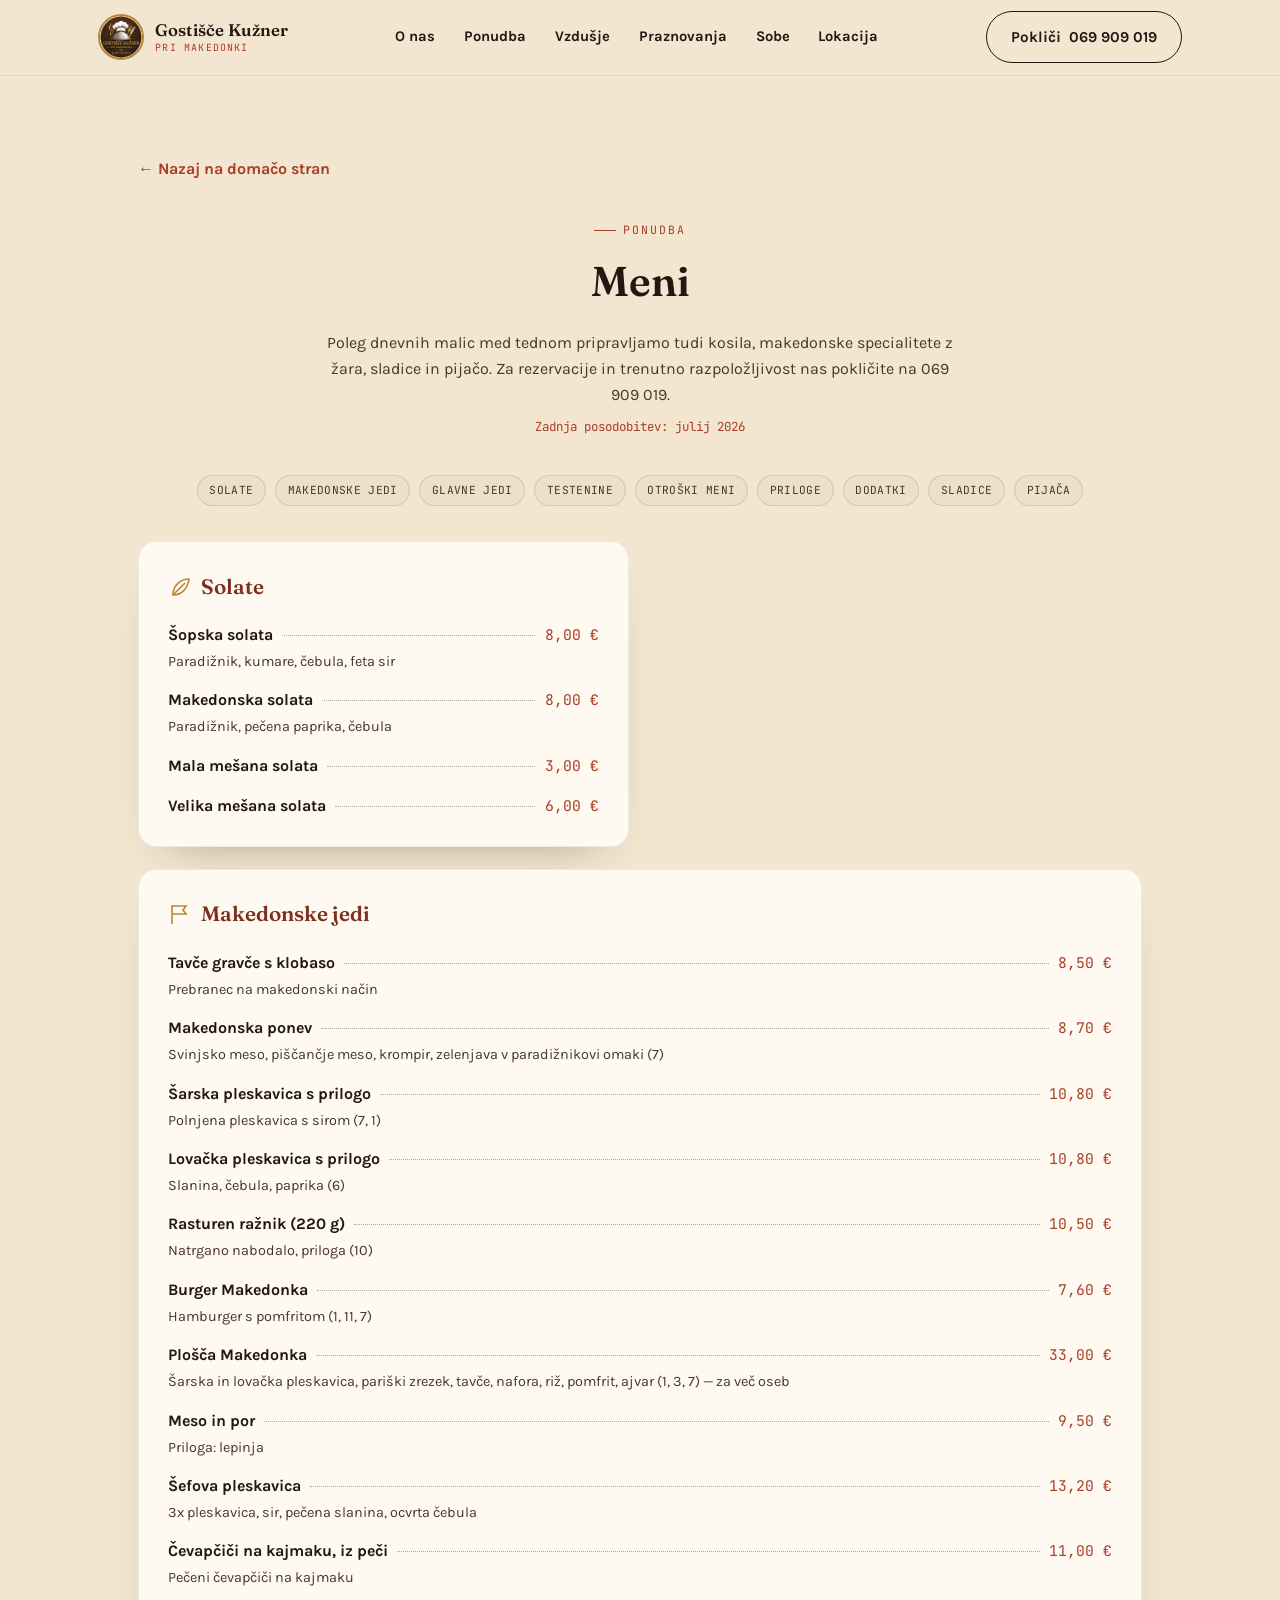
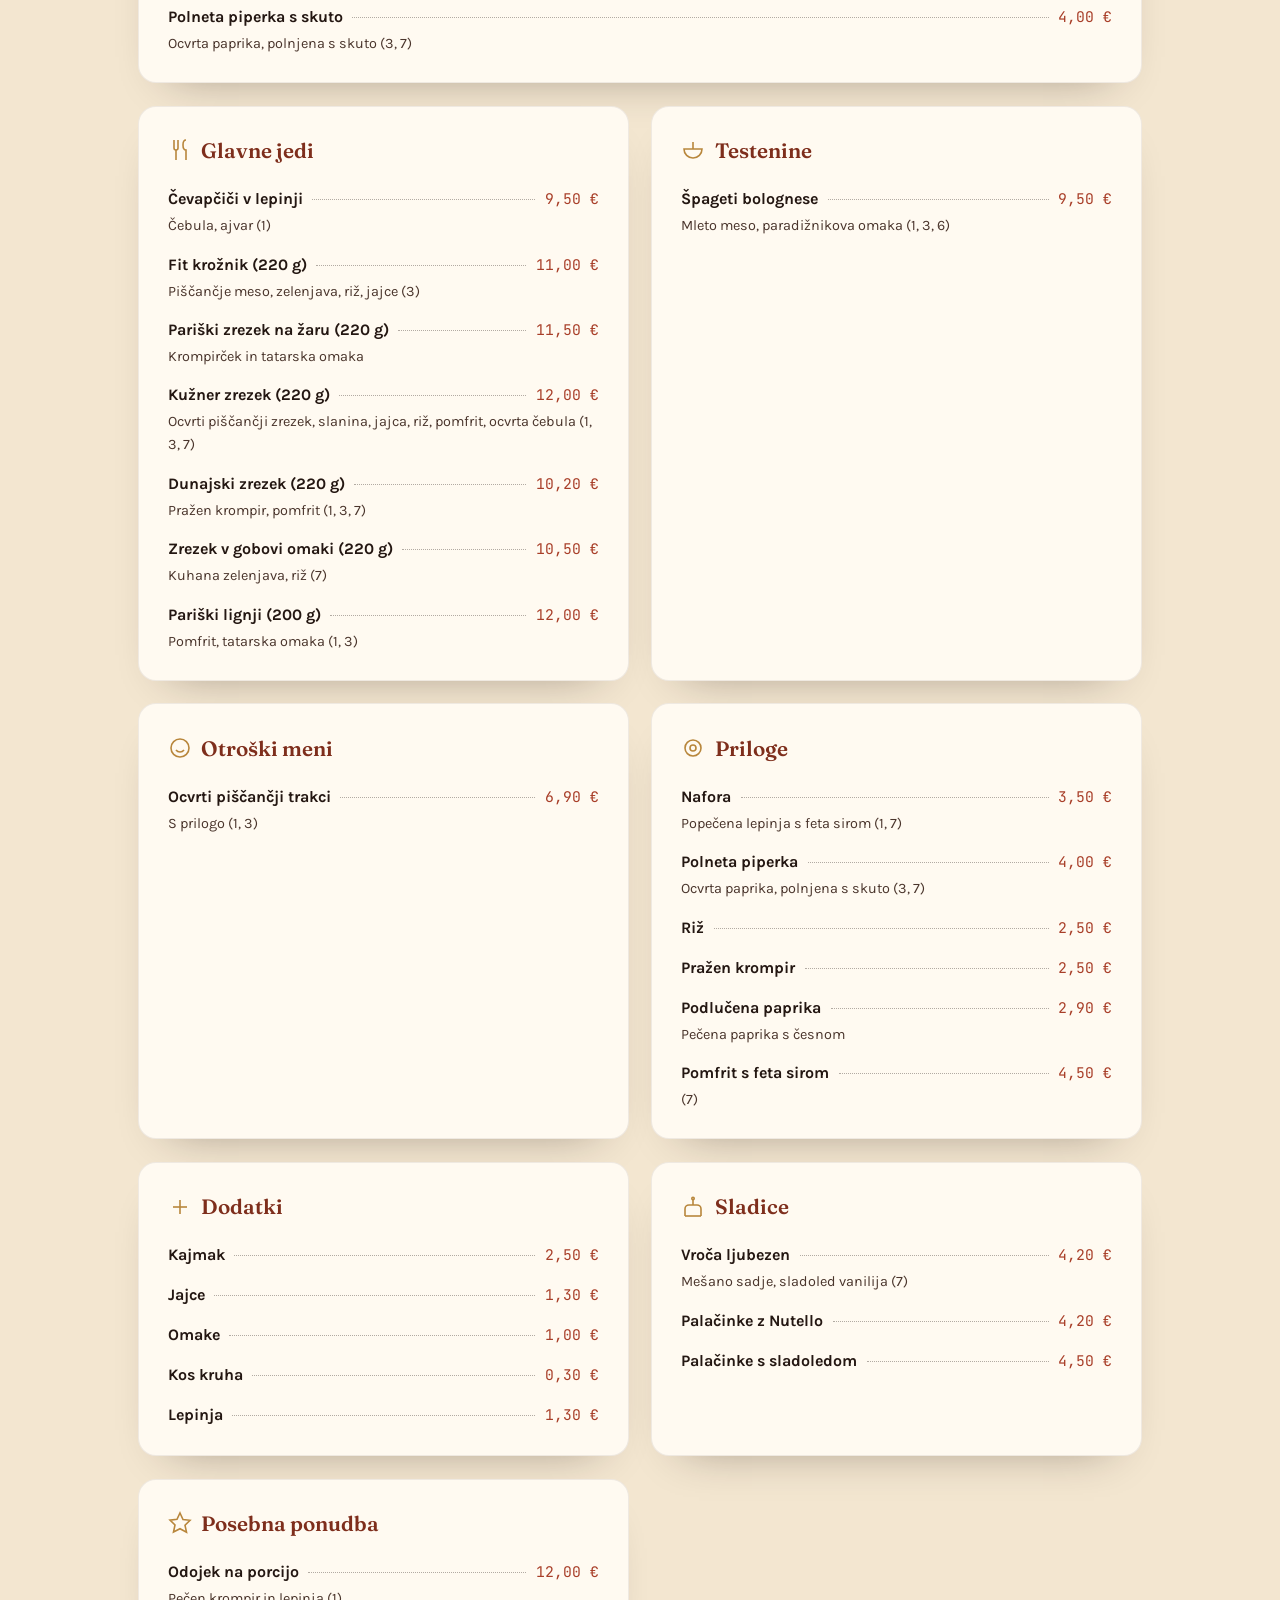
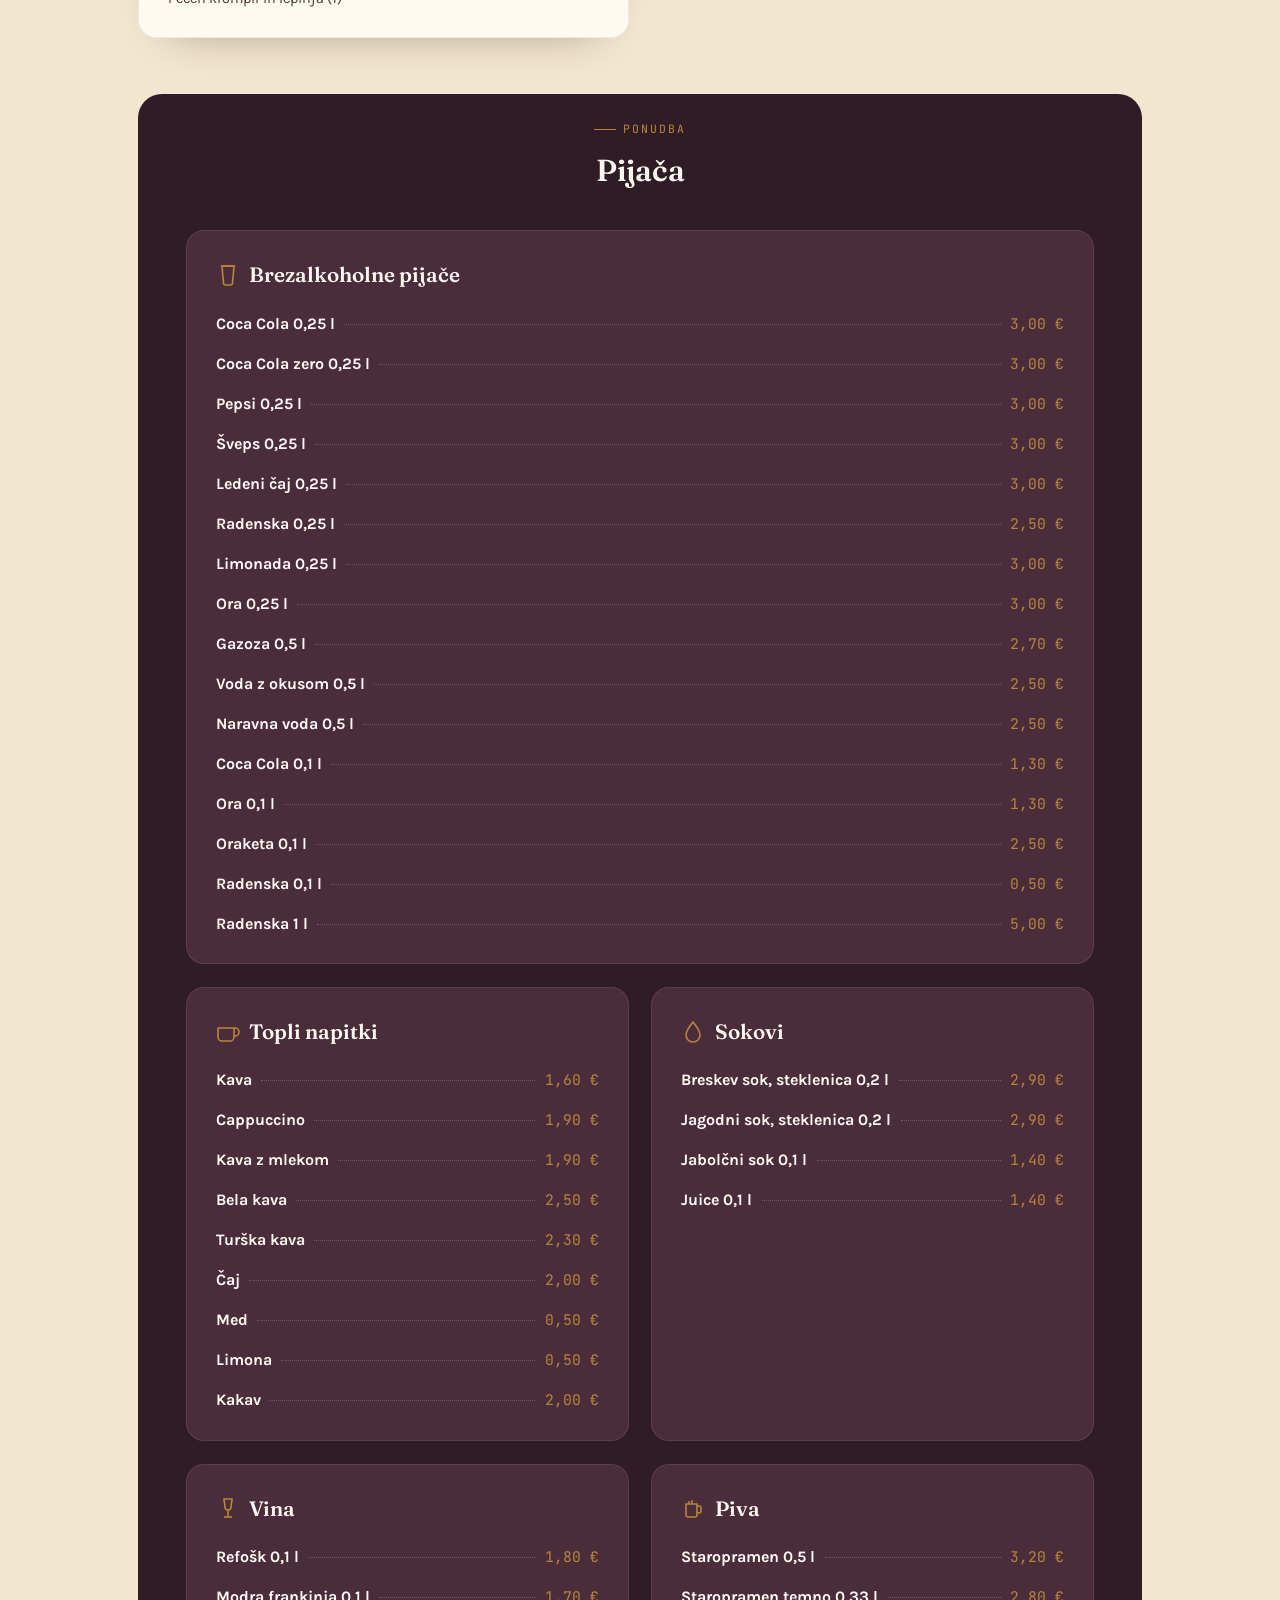
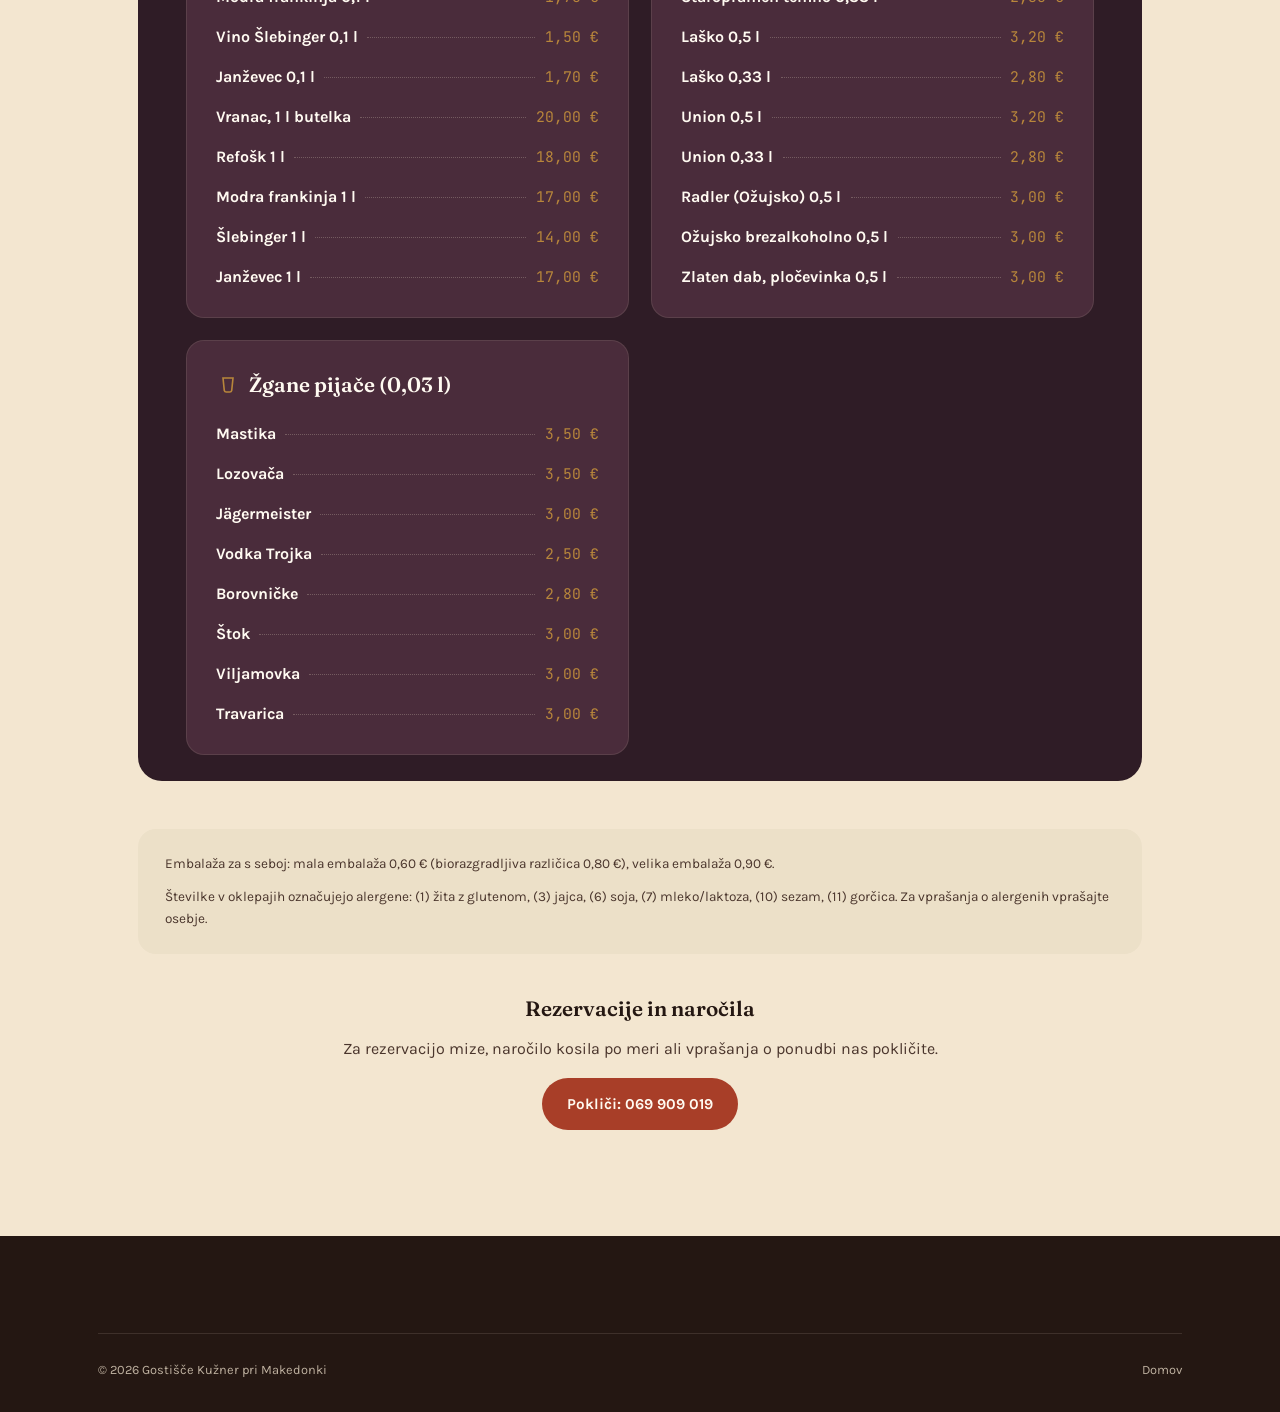
==== meni.html @ cfeb4008 "Add files via upload" ====
<!DOCTYPE html>
<html lang="sl">
<head>
<meta charset="UTF-8" />
<meta name="viewport" content="width=device-width, initial-scale=1.0" />
<title>Meni — Gostišče Kužner pri Makedonki</title>
<meta name="description" content="Celoten jedilnik Gostišča Kužner pri Makedonki v Mariboru — kosila, specialitete z žara, sladice in pijača." />
<link rel="icon" href="img/logo_restavracija.jpg" />
<link rel="preconnect" href="https://fonts.googleapis.com">
<link rel="preconnect" href="https://fonts.gstatic.com" crossorigin>
<link href="https://fonts.googleapis.com/css2?family=Fraunces:ital,opsz,wght@0,9..144,400;0,9..144,600;0,9..144,700;1,9..144,500&family=Karla:wght@400;500;700;800&family=JetBrains+Mono:wght@400;500&display=swap" rel="stylesheet">
<link rel="stylesheet" href="css/style.css" />
</head>
<body>

<header class="site-header">
  <div class="wrap">
    <a href="index.html" class="brand">
      <img src="img/logo_restavracija.jpg" alt="Logotip Gostišče Kužner pri Makedonki" />
      <span class="brand-name">Gostišče Kužner<small>Pri Makedonki</small></span>
    </a>
    <nav class="nav-links" id="navLinks">
      <a href="index.html#onas">O nas</a>
      <a href="index.html#ponudba">Ponudba</a>
      <a href="index.html#vzdusje">Vzdušje</a>
      <a href="index.html#proslave">Praznovanja</a>
      <a href="sobe.html">Sobe</a>
      <a href="index.html#lokacija">Lokacija</a>
    </nav>
    <div class="nav-cta">
      <a href="tel:+38669909019" class="btn btn-outline"><span class="long">Pokliči </span>069 909 019</a>
      <button class="nav-toggle" id="navToggle" aria-label="Odpri meni" aria-expanded="false">
        <svg viewBox="0 0 24 24" fill="none" stroke="currentColor" stroke-width="2"><line x1="3" y1="6" x2="21" y2="6"/><line x1="3" y1="12" x2="21" y2="12"/><line x1="3" y1="18" x2="21" y2="18"/></svg>
      </button>
    </div>
  </div>
</header>

<main class="legal-page menu-main">
  <a href="index.html" class="back-link">&larr; Nazaj na domačo stran</a>

  <div class="menu-hero">
    <span class="eyebrow">Ponudba</span>
    <h1>Meni</h1>
    <p style="color: var(--ink-soft);">
      Poleg dnevnih malic med tednom pripravljamo tudi kosila, makedonske specialitete
      z žara, sladice in pijačo. Za rezervacije in trenutno razpoložljivost nas
      pokličite na 069 909 019.
    </p>
    <span class="updated">Zadnja posodobitev: julij 2026</span>
  </div>

  <nav class="menu-jumpnav" aria-label="Hitri dostop do kategorij">
    <a href="#solate">Solate</a>
    <a href="#makedonske-jedi">Makedonske jedi</a>
    <a href="#glavne-jedi">Glavne jedi</a>
    <a href="#testenine">Testenine</a>
    <a href="#otroski-meni">Otroški meni</a>
    <a href="#priloge">Priloge</a>
    <a href="#dodatki">Dodatki</a>
    <a href="#sladice">Sladice</a>
    <a href="#pijaca">Pijača</a>
  </nav>

  <div class="menu-grid">

    <div class="menu-card" id="solate">
      <h2><span class="menu-icon"><svg viewBox="0 0 24 24" fill="none" stroke="currentColor" stroke-width="1.6"><path d="M5 21c0-9 7-16 16-16-1 9-7 16-16 16z"/><path d="M5 21c4-4 8-8 12-12"/></svg></span>Solate</h2>
      <div class="menu-page-list">
        <div class="menu-page-item">
          <div class="menu-page-item-stack">
            <div class="top"><span class="name">Šopska solata</span><span class="leader"></span><span class="price">8,00 €</span></div>
            <span class="desc">Paradižnik, kumare, čebula, feta sir</span>
          </div>
        </div>
        <div class="menu-page-item">
          <div class="menu-page-item-stack">
            <div class="top"><span class="name">Makedonska solata</span><span class="leader"></span><span class="price">8,00 €</span></div>
            <span class="desc">Paradižnik, pečena paprika, čebula</span>
          </div>
        </div>
        <div class="menu-page-item"><span class="name">Mala mešana solata</span><span class="leader"></span><span class="price">3,00 €</span></div>
        <div class="menu-page-item"><span class="name">Velika mešana solata</span><span class="leader"></span><span class="price">6,00 €</span></div>
      </div>
    </div>

    <div class="menu-card wide" id="makedonske-jedi">
      <h2><span class="menu-icon"><svg viewBox="0 0 24 24" fill="none" stroke="currentColor" stroke-width="1.6"><path d="M4 22V3"/><path d="M4 4h14l-3 4 3 4H4"/></svg></span>Makedonske jedi</h2>
      <div class="menu-page-list">
        <div class="menu-page-item">
          <div class="menu-page-item-stack">
            <div class="top"><span class="name">Tavče gravče s klobaso</span><span class="leader"></span><span class="price">8,50 €</span></div>
            <span class="desc">Prebranec na makedonski način</span>
          </div>
        </div>
        <div class="menu-page-item">
          <div class="menu-page-item-stack">
            <div class="top"><span class="name">Makedonska ponev</span><span class="leader"></span><span class="price">8,70 €</span></div>
            <span class="desc">Svinjsko meso, piščančje meso, krompir, zelenjava v paradižnikovi omaki (7)</span>
          </div>
        </div>
        <div class="menu-page-item">
          <div class="menu-page-item-stack">
            <div class="top"><span class="name">Šarska pleskavica s prilogo</span><span class="leader"></span><span class="price">10,80 €</span></div>
            <span class="desc">Polnjena pleskavica s sirom (7, 1)</span>
          </div>
        </div>
        <div class="menu-page-item">
          <div class="menu-page-item-stack">
            <div class="top"><span class="name">Lovačka pleskavica s prilogo</span><span class="leader"></span><span class="price">10,80 €</span></div>
            <span class="desc">Slanina, čebula, paprika (6)</span>
          </div>
        </div>
        <div class="menu-page-item">
          <div class="menu-page-item-stack">
            <div class="top"><span class="name">Rasturen ražnik (220 g)</span><span class="leader"></span><span class="price">10,50 €</span></div>
            <span class="desc">Natrgano nabodalo, priloga (10)</span>
          </div>
        </div>
        <div class="menu-page-item">
          <div class="menu-page-item-stack">
            <div class="top"><span class="name">Burger Makedonka</span><span class="leader"></span><span class="price">7,60 €</span></div>
            <span class="desc">Hamburger s pomfritom (1, 11, 7)</span>
          </div>
        </div>
        <div class="menu-page-item">
          <div class="menu-page-item-stack">
            <div class="top"><span class="name">Plošča Makedonka</span><span class="leader"></span><span class="price">33,00 €</span></div>
            <span class="desc">Šarska in lovačka pleskavica, pariški zrezek, tavče, nafora, riž, pomfrit, ajvar (1, 3, 7) — za več oseb</span>
          </div>
        </div>
        <div class="menu-page-item">
          <div class="menu-page-item-stack">
            <div class="top"><span class="name">Meso in por</span><span class="leader"></span><span class="price">9,50 €</span></div>
            <span class="desc">Priloga: lepinja</span>
          </div>
        </div>
        <div class="menu-page-item">
          <div class="menu-page-item-stack">
            <div class="top"><span class="name">Šefova pleskavica</span><span class="leader"></span><span class="price">13,20 €</span></div>
            <span class="desc">3x pleskavica, sir, pečena slanina, ocvrta čebula</span>
          </div>
        </div>
        <div class="menu-page-item">
          <div class="menu-page-item-stack">
            <div class="top"><span class="name">Čevapčiči na kajmaku, iz peči</span><span class="leader"></span><span class="price">11,00 €</span></div>
            <span class="desc">Pečeni čevapčiči na kajmaku</span>
          </div>
        </div>
        <div class="menu-page-item">
          <div class="menu-page-item-stack">
            <div class="top"><span class="name">Polneta piperka s skuto</span><span class="leader"></span><span class="price">4,00 €</span></div>
            <span class="desc">Ocvrta paprika, polnjena s skuto (3, 7)</span>
          </div>
        </div>
      </div>
    </div>

    <div class="menu-card" id="glavne-jedi">
      <h2><span class="menu-icon"><svg viewBox="0 0 24 24" fill="none" stroke="currentColor" stroke-width="1.6"><path d="M6 2v8a2 2 0 0 0 4 0V2"/><path d="M8 12v10"/><path d="M18 2c-2 0-3 2-3 5s1 5 3 5v10"/></svg></span>Glavne jedi</h2>
      <div class="menu-page-list">
        <div class="menu-page-item">
          <div class="menu-page-item-stack">
            <div class="top"><span class="name">Čevapčiči v lepinji</span><span class="leader"></span><span class="price">9,50 €</span></div>
            <span class="desc">Čebula, ajvar (1)</span>
          </div>
        </div>
        <div class="menu-page-item">
          <div class="menu-page-item-stack">
            <div class="top"><span class="name">Fit krožnik (220 g)</span><span class="leader"></span><span class="price">11,00 €</span></div>
            <span class="desc">Piščančje meso, zelenjava, riž, jajce (3)</span>
          </div>
        </div>
        <div class="menu-page-item">
          <div class="menu-page-item-stack">
            <div class="top"><span class="name">Pariški zrezek na žaru (220 g)</span><span class="leader"></span><span class="price">11,50 €</span></div>
            <span class="desc">Krompirček in tatarska omaka</span>
          </div>
        </div>
        <div class="menu-page-item">
          <div class="menu-page-item-stack">
            <div class="top"><span class="name">Kužner zrezek (220 g)</span><span class="leader"></span><span class="price">12,00 €</span></div>
            <span class="desc">Ocvrti piščančji zrezek, slanina, jajca, riž, pomfrit, ocvrta čebula (1, 3, 7)</span>
          </div>
        </div>
        <div class="menu-page-item">
          <div class="menu-page-item-stack">
            <div class="top"><span class="name">Dunajski zrezek (220 g)</span><span class="leader"></span><span class="price">10,20 €</span></div>
            <span class="desc">Pražen krompir, pomfrit (1, 3, 7)</span>
          </div>
        </div>
        <div class="menu-page-item">
          <div class="menu-page-item-stack">
            <div class="top"><span class="name">Zrezek v gobovi omaki (220 g)</span><span class="leader"></span><span class="price">10,50 €</span></div>
            <span class="desc">Kuhana zelenjava, riž (7)</span>
          </div>
        </div>
        <div class="menu-page-item">
          <div class="menu-page-item-stack">
            <div class="top"><span class="name">Pariški lignji (200 g)</span><span class="leader"></span><span class="price">12,00 €</span></div>
            <span class="desc">Pomfrit, tatarska omaka (1, 3)</span>
          </div>
        </div>
      </div>
    </div>

    <div class="menu-card" id="testenine">
      <h2><span class="menu-icon"><svg viewBox="0 0 24 24" fill="none" stroke="currentColor" stroke-width="1.6"><path d="M3 11h18a9 9 0 0 1-18 0z"/><path d="M12 11V4"/></svg></span>Testenine</h2>
      <div class="menu-page-list">
        <div class="menu-page-item">
          <div class="menu-page-item-stack">
            <div class="top"><span class="name">Špageti bolognese</span><span class="leader"></span><span class="price">9,50 €</span></div>
            <span class="desc">Mleto meso, paradižnikova omaka (1, 3, 6)</span>
          </div>
        </div>
      </div>
    </div>

    <div class="menu-card" id="otroski-meni">
      <h2><span class="menu-icon"><svg viewBox="0 0 24 24" fill="none" stroke="currentColor" stroke-width="1.6"><circle cx="12" cy="12" r="9"/><path d="M8 14s1.5 2 4 2 4-2 4-2"/><line x1="9" y1="9" x2="9.01" y2="9"/><line x1="15" y1="9" x2="15.01" y2="9"/></svg></span>Otroški meni</h2>
      <div class="menu-page-list">
        <div class="menu-page-item">
          <div class="menu-page-item-stack">
            <div class="top"><span class="name">Ocvrti piščančji trakci</span><span class="leader"></span><span class="price">6,90 €</span></div>
            <span class="desc">S prilogo (1, 3)</span>
          </div>
        </div>
      </div>
    </div>

    <div class="menu-card" id="priloge">
      <h2><span class="menu-icon"><svg viewBox="0 0 24 24" fill="none" stroke="currentColor" stroke-width="1.6"><circle cx="12" cy="12" r="8"/><circle cx="12" cy="12" r="3"/></svg></span>Priloge</h2>
      <div class="menu-page-list">
        <div class="menu-page-item">
          <div class="menu-page-item-stack">
            <div class="top"><span class="name">Nafora</span><span class="leader"></span><span class="price">3,50 €</span></div>
            <span class="desc">Popečena lepinja s feta sirom (1, 7)</span>
          </div>
        </div>
        <div class="menu-page-item">
          <div class="menu-page-item-stack">
            <div class="top"><span class="name">Polneta piperka</span><span class="leader"></span><span class="price">4,00 €</span></div>
            <span class="desc">Ocvrta paprika, polnjena s skuto (3, 7)</span>
          </div>
        </div>
        <div class="menu-page-item"><span class="name">Riž</span><span class="leader"></span><span class="price">2,50 €</span></div>
        <div class="menu-page-item"><span class="name">Pražen krompir</span><span class="leader"></span><span class="price">2,50 €</span></div>
        <div class="menu-page-item">
          <div class="menu-page-item-stack">
            <div class="top"><span class="name">Podlučena paprika</span><span class="leader"></span><span class="price">2,90 €</span></div>
            <span class="desc">Pečena paprika s česnom</span>
          </div>
        </div>
        <div class="menu-page-item">
          <div class="menu-page-item-stack">
            <div class="top"><span class="name">Pomfrit s feta sirom</span><span class="leader"></span><span class="price">4,50 €</span></div>
            <span class="desc">(7)</span>
          </div>
        </div>
      </div>
    </div>

    <div class="menu-card" id="dodatki">
      <h2><span class="menu-icon"><svg viewBox="0 0 24 24" fill="none" stroke="currentColor" stroke-width="1.6"><line x1="12" y1="5" x2="12" y2="19"/><line x1="5" y1="12" x2="19" y2="12"/></svg></span>Dodatki</h2>
      <div class="menu-page-list">
        <div class="menu-page-item"><span class="name">Kajmak</span><span class="leader"></span><span class="price">2,50 €</span></div>
        <div class="menu-page-item"><span class="name">Jajce</span><span class="leader"></span><span class="price">1,30 €</span></div>
        <div class="menu-page-item"><span class="name">Omake</span><span class="leader"></span><span class="price">1,00 €</span></div>
        <div class="menu-page-item"><span class="name">Kos kruha</span><span class="leader"></span><span class="price">0,30 €</span></div>
        <div class="menu-page-item"><span class="name">Lepinja</span><span class="leader"></span><span class="price">1,30 €</span></div>
      </div>
    </div>

    <div class="menu-card" id="sladice">
      <h2><span class="menu-icon"><svg viewBox="0 0 24 24" fill="none" stroke="currentColor" stroke-width="1.6"><path d="M4 21v-7a4 4 0 0 1 4-4h8a4 4 0 0 1 4 4v7"/><path d="M4 21h16"/><path d="M12 10V5"/><circle cx="12" cy="3.5" r="1.2"/></svg></span>Sladice</h2>
      <div class="menu-page-list">
        <div class="menu-page-item">
          <div class="menu-page-item-stack">
            <div class="top"><span class="name">Vroča ljubezen</span><span class="leader"></span><span class="price">4,20 €</span></div>
            <span class="desc">Mešano sadje, sladoled vanilija (7)</span>
          </div>
        </div>
        <div class="menu-page-item"><span class="name">Palačinke z Nutello</span><span class="leader"></span><span class="price">4,20 €</span></div>
        <div class="menu-page-item"><span class="name">Palačinke s sladoledom</span><span class="leader"></span><span class="price">4,50 €</span></div>
      </div>
    </div>

    <div class="menu-card" id="posebna-ponudba">
      <h2><span class="menu-icon"><svg viewBox="0 0 24 24" fill="none" stroke="currentColor" stroke-width="1.6"><path d="M12 2l3 6.5 7 .8-5 4.9 1.5 7-6.5-3.5L5.5 21l1.5-7-5-4.9 7-.8z"/></svg></span>Posebna ponudba</h2>
      <div class="menu-page-list">
        <div class="menu-page-item">
          <div class="menu-page-item-stack">
            <div class="top"><span class="name">Odojek na porcijo</span><span class="leader"></span><span class="price">12,00 €</span></div>
            <span class="desc">Pečen krompir in lepinja (1)</span>
          </div>
        </div>
      </div>
    </div>

  </div>

  <section class="menu-drinks-panel" id="pijaca">
    <span class="eyebrow">Ponudba</span>
    <h2 class="drinks-title">Pijača</h2>

    <div class="menu-grid">

      <div class="menu-card drinks wide">
        <h2><span class="menu-icon"><svg viewBox="0 0 24 24" fill="none" stroke="currentColor" stroke-width="1.6"><path d="M6 3h12l-1.5 17a2 2 0 0 1-2 2h-5a2 2 0 0 1-2-2L6 3z"/><line x1="5" y1="3" x2="19" y2="3"/></svg></span>Brezalkoholne pijače</h2>
        <div class="menu-page-list">
          <div class="menu-page-item"><span class="name">Coca Cola 0,25 l</span><span class="leader"></span><span class="price">3,00 €</span></div>
          <div class="menu-page-item"><span class="name">Coca Cola zero 0,25 l</span><span class="leader"></span><span class="price">3,00 €</span></div>
          <div class="menu-page-item"><span class="name">Pepsi 0,25 l</span><span class="leader"></span><span class="price">3,00 €</span></div>
          <div class="menu-page-item"><span class="name">Šveps 0,25 l</span><span class="leader"></span><span class="price">3,00 €</span></div>
          <div class="menu-page-item"><span class="name">Ledeni čaj 0,25 l</span><span class="leader"></span><span class="price">3,00 €</span></div>
          <div class="menu-page-item"><span class="name">Radenska 0,25 l</span><span class="leader"></span><span class="price">2,50 €</span></div>
          <div class="menu-page-item"><span class="name">Limonada 0,25 l</span><span class="leader"></span><span class="price">3,00 €</span></div>
          <div class="menu-page-item"><span class="name">Ora 0,25 l</span><span class="leader"></span><span class="price">3,00 €</span></div>
          <div class="menu-page-item"><span class="name">Gazoza 0,5 l</span><span class="leader"></span><span class="price">2,70 €</span></div>
          <div class="menu-page-item"><span class="name">Voda z okusom 0,5 l</span><span class="leader"></span><span class="price">2,50 €</span></div>
          <div class="menu-page-item"><span class="name">Naravna voda 0,5 l</span><span class="leader"></span><span class="price">2,50 €</span></div>
          <div class="menu-page-item"><span class="name">Coca Cola 0,1 l</span><span class="leader"></span><span class="price">1,30 €</span></div>
          <div class="menu-page-item"><span class="name">Ora 0,1 l</span><span class="leader"></span><span class="price">1,30 €</span></div>
          <div class="menu-page-item"><span class="name">Oraketa 0,1 l</span><span class="leader"></span><span class="price">2,50 €</span></div>
          <div class="menu-page-item"><span class="name">Radenska 0,1 l</span><span class="leader"></span><span class="price">0,50 €</span></div>
          <div class="menu-page-item"><span class="name">Radenska 1 l</span><span class="leader"></span><span class="price">5,00 €</span></div>
        </div>
      </div>

      <div class="menu-card drinks">
        <h2><span class="menu-icon"><svg viewBox="0 0 24 24" fill="none" stroke="currentColor" stroke-width="1.6"><path d="M18 8h1a4 4 0 0 1 0 8h-1"/><path d="M2 8h16v9a4 4 0 0 1-4 4H6a4 4 0 0 1-4-4V8z"/></svg></span>Topli napitki</h2>
        <div class="menu-page-list">
          <div class="menu-page-item"><span class="name">Kava</span><span class="leader"></span><span class="price">1,60 €</span></div>
          <div class="menu-page-item"><span class="name">Cappuccino</span><span class="leader"></span><span class="price">1,90 €</span></div>
          <div class="menu-page-item"><span class="name">Kava z mlekom</span><span class="leader"></span><span class="price">1,90 €</span></div>
          <div class="menu-page-item"><span class="name">Bela kava</span><span class="leader"></span><span class="price">2,50 €</span></div>
          <div class="menu-page-item"><span class="name">Turška kava</span><span class="leader"></span><span class="price">2,30 €</span></div>
          <div class="menu-page-item"><span class="name">Čaj</span><span class="leader"></span><span class="price">2,00 €</span></div>
          <div class="menu-page-item"><span class="name">Med</span><span class="leader"></span><span class="price">0,50 €</span></div>
          <div class="menu-page-item"><span class="name">Limona</span><span class="leader"></span><span class="price">0,50 €</span></div>
          <div class="menu-page-item"><span class="name">Kakav</span><span class="leader"></span><span class="price">2,00 €</span></div>
        </div>
      </div>

      <div class="menu-card drinks">
        <h2><span class="menu-icon"><svg viewBox="0 0 24 24" fill="none" stroke="currentColor" stroke-width="1.6"><path d="M12 2s7 8.5 7 13a7 7 0 0 1-14 0c0-4.5 7-13 7-13z"/></svg></span>Sokovi</h2>
        <div class="menu-page-list">
          <div class="menu-page-item"><span class="name">Breskev sok, steklenica 0,2 l</span><span class="leader"></span><span class="price">2,90 €</span></div>
          <div class="menu-page-item"><span class="name">Jagodni sok, steklenica 0,2 l</span><span class="leader"></span><span class="price">2,90 €</span></div>
          <div class="menu-page-item"><span class="name">Jabolčni sok 0,1 l</span><span class="leader"></span><span class="price">1,40 €</span></div>
          <div class="menu-page-item"><span class="name">Juice 0,1 l</span><span class="leader"></span><span class="price">1,40 €</span></div>
        </div>
      </div>

      <div class="menu-card drinks">
        <h2><span class="menu-icon"><svg viewBox="0 0 24 24" fill="none" stroke="currentColor" stroke-width="1.6"><path d="M8 3h8l-1 8a3 3 0 0 1-6 0z"/><line x1="12" y1="14" x2="12" y2="21"/><line x1="8" y1="21" x2="16" y2="21"/></svg></span>Vina</h2>
        <div class="menu-page-list">
          <div class="menu-page-item"><span class="name">Refošk 0,1 l</span><span class="leader"></span><span class="price">1,80 €</span></div>
          <div class="menu-page-item"><span class="name">Modra frankinja 0,1 l</span><span class="leader"></span><span class="price">1,70 €</span></div>
          <div class="menu-page-item"><span class="name">Vino Šlebinger 0,1 l</span><span class="leader"></span><span class="price">1,50 €</span></div>
          <div class="menu-page-item"><span class="name">Janževec 0,1 l</span><span class="leader"></span><span class="price">1,70 €</span></div>
          <div class="menu-page-item"><span class="name">Vranac, 1 l butelka</span><span class="leader"></span><span class="price">20,00 €</span></div>
          <div class="menu-page-item"><span class="name">Refošk 1 l</span><span class="leader"></span><span class="price">18,00 €</span></div>
          <div class="menu-page-item"><span class="name">Modra frankinja 1 l</span><span class="leader"></span><span class="price">17,00 €</span></div>
          <div class="menu-page-item"><span class="name">Šlebinger 1 l</span><span class="leader"></span><span class="price">14,00 €</span></div>
          <div class="menu-page-item"><span class="name">Janževec 1 l</span><span class="leader"></span><span class="price">17,00 €</span></div>
        </div>
      </div>

      <div class="menu-card drinks">
        <h2><span class="menu-icon"><svg viewBox="0 0 24 24" fill="none" stroke="currentColor" stroke-width="1.6"><path d="M5 8h11v11a2 2 0 0 1-2 2H7a2 2 0 0 1-2-2z"/><path d="M16 10h2a2 2 0 0 1 2 2v3a2 2 0 0 1-2 2h-2"/><line x1="8" y1="5" x2="8" y2="8"/><line x1="11" y1="4" x2="11" y2="8"/></svg></span>Piva</h2>
        <div class="menu-page-list">
          <div class="menu-page-item"><span class="name">Staropramen 0,5 l</span><span class="leader"></span><span class="price">3,20 €</span></div>
          <div class="menu-page-item"><span class="name">Staropramen temno 0,33 l</span><span class="leader"></span><span class="price">2,80 €</span></div>
          <div class="menu-page-item"><span class="name">Laško 0,5 l</span><span class="leader"></span><span class="price">3,20 €</span></div>
          <div class="menu-page-item"><span class="name">Laško 0,33 l</span><span class="leader"></span><span class="price">2,80 €</span></div>
          <div class="menu-page-item"><span class="name">Union 0,5 l</span><span class="leader"></span><span class="price">3,20 €</span></div>
          <div class="menu-page-item"><span class="name">Union 0,33 l</span><span class="leader"></span><span class="price">2,80 €</span></div>
          <div class="menu-page-item"><span class="name">Radler (Ožujsko) 0,5 l</span><span class="leader"></span><span class="price">3,00 €</span></div>
          <div class="menu-page-item"><span class="name">Ožujsko brezalkoholno 0,5 l</span><span class="leader"></span><span class="price">3,00 €</span></div>
          <div class="menu-page-item"><span class="name">Zlaten dab, pločevinka 0,5 l</span><span class="leader"></span><span class="price">3,00 €</span></div>
        </div>
      </div>

      <div class="menu-card drinks">
        <h2><span class="menu-icon"><svg viewBox="0 0 24 24" fill="none" stroke="currentColor" stroke-width="1.6"><path d="M7 5h10l-1.3 12.5a2 2 0 0 1-2 1.5H10.3a2 2 0 0 1-2-1.5z"/></svg></span>Žgane pijače (0,03 l)</h2>
        <div class="menu-page-list">
          <div class="menu-page-item"><span class="name">Mastika</span><span class="leader"></span><span class="price">3,50 €</span></div>
          <div class="menu-page-item"><span class="name">Lozovača</span><span class="leader"></span><span class="price">3,50 €</span></div>
          <div class="menu-page-item"><span class="name">Jägermeister</span><span class="leader"></span><span class="price">3,00 €</span></div>
          <div class="menu-page-item"><span class="name">Vodka Trojka</span><span class="leader"></span><span class="price">2,50 €</span></div>
          <div class="menu-page-item"><span class="name">Borovničke</span><span class="leader"></span><span class="price">2,80 €</span></div>
          <div class="menu-page-item"><span class="name">Štok</span><span class="leader"></span><span class="price">3,00 €</span></div>
          <div class="menu-page-item"><span class="name">Viljamovka</span><span class="leader"></span><span class="price">3,00 €</span></div>
          <div class="menu-page-item"><span class="name">Travarica</span><span class="leader"></span><span class="price">3,00 €</span></div>
        </div>
      </div>

    </div>
  </section>

  <div class="menu-footnotes">
    <p>Embalaža za s seboj: mala embalaža 0,60 € (biorazgradljiva različica 0,80 €), velika embalaža 0,90 €.</p>
    <p>Številke v oklepajih označujejo alergene: (1) žita z glutenom, (3) jajca, (6) soja, (7) mleko/laktoza, (10) sezam, (11) gorčica. Za vprašanja o alergenih vprašajte osebje.</p>
  </div>

  <section style="border-bottom:none; padding-top: 2.4rem; text-align:center;">
    <h2>Rezervacije in naročila</h2>
    <p>Za rezervacijo mize, naročilo kosila po meri ali vprašanja o ponudbi nas pokličite.</p>
    <a href="tel:+38669909019" class="btn btn-primary" style="margin-top:1rem;">Pokliči: 069 909 019</a>
  </section>
</main>

<footer class="site-footer">
  <div class="wrap">
    <div class="footer-bottom">
      <span>© <span id="year"></span> Gostišče Kužner pri Makedonki</span>
      <a href="index.html">Domov</a>
    </div>
  </div>
</footer>

<script src="js/script.js"></script>
</body>
</html>
---- css/style.css ----
/* ==========================================================================
   Gostišče Kužner pri Makedonki — stylesheet
   Design tokens
   ========================================================================== */

:root {
  /* Color */
  --ink: #241712;
  --ink-soft: #4a352c;
  --paper: #f3e6d0;
  --paper-soft: #ece0c8;
  --rust: #a83e28;
  --rust-deep: #7e2e1c;
  --olive: #566b3a;
  --olive-deep: #3d4d29;
  --brass: #b8863b;
  --plum: #2f1c26;
  --plum-soft: #4a2c3b;
  --white: #fffaf1;

  /* Type */
  --f-display: "Fraunces", "Iowan Old Style", serif;
  --f-body: "Karla", "Segoe UI", sans-serif;
  --f-mono: "JetBrains Mono", "SFMono-Regular", monospace;

  /* Layout */
  --maxw: 1180px;
  --pad: clamp(1.25rem, 4vw, 3rem);
  --radius: 18px;
}

/* ---- Reset ---- */
* { box-sizing: border-box; }
html { scroll-behavior: smooth; }
body {
  margin: 0;
  background: var(--paper);
  color: var(--ink);
  font-family: var(--f-body);
  font-size: 16px;
  line-height: 1.6;
  -webkit-font-smoothing: antialiased;
}
img { max-width: 100%; display: block; }
a { color: inherit; text-decoration: none; }
h1, h2, h3, h4 { font-family: var(--f-display); margin: 0; font-weight: 600; }
p { margin: 0; }
ul { margin: 0; padding: 0; list-style: none; }
button { font-family: inherit; cursor: pointer; }

@media (prefers-reduced-motion: reduce) {
  html { scroll-behavior: auto; }
  * { animation-duration: 0.01ms !important; transition-duration: 0.01ms !important; }
}

:focus-visible {
  outline: 3px solid var(--brass);
  outline-offset: 3px;
}

.wrap {
  max-width: var(--maxw);
  margin-inline: auto;
  padding-inline: var(--pad);
}

.eyebrow {
  font-family: var(--f-mono);
  font-size: 0.72rem;
  letter-spacing: 0.18em;
  text-transform: uppercase;
  color: var(--rust);
  display: inline-flex;
  align-items: center;
  gap: 0.6em;
}
.eyebrow::before {
  content: "";
  width: 22px;
  height: 1px;
  background: var(--rust);
  display: inline-block;
}

.btn {
  display: inline-flex;
  align-items: center;
  gap: 0.5em;
  padding: 0.85em 1.6em;
  border-radius: 999px;
  font-family: var(--f-body);
  font-weight: 700;
  font-size: 0.95rem;
  border: 1.5px solid transparent;
  transition: transform 0.2s ease, background 0.2s ease, color 0.2s ease, border-color .2s ease;
}
.btn-primary { background: var(--rust); color: var(--white); }
.btn-primary:hover { background: var(--rust-deep); transform: translateY(-2px); }
.btn-ghost { border-color: rgba(243,230,208,0.55); color: var(--white); }
.btn-ghost:hover { background: rgba(243,230,208,0.12); transform: translateY(-2px); }
.btn-outline { border-color: var(--ink); color: var(--ink); }
.btn-outline:hover { background: var(--ink); color: var(--paper); transform: translateY(-2px); }

/* ---- Signature motifs: stone ridge + grapevine ---- */
.ridge {
  display: block;
  width: 100%;
  height: clamp(40px, 6vw, 90px);
  color: var(--paper);
}
.ridge path { fill: currentColor; }
.ridge.to-plum { color: var(--plum); }
.ridge.to-paper { color: var(--paper); }
.ridge.to-paper-soft { color: var(--paper-soft); }
.ridge.to-olive { color: var(--olive-deep); }
.ridge.to-ink { color: var(--ink); }
.ridge.flip { transform: scaleY(-1); }

.vine-svg {
  position: absolute;
  left: 0; right: 0; bottom: -1px;
  width: 100%;
  height: auto;
  color: var(--brass);
  opacity: 0.9;
  z-index: 3;
  pointer-events: none;
}
.vine-svg path {
  fill: none;
  stroke: currentColor;
  stroke-width: 1.6;
  stroke-linecap: round;
  stroke-dasharray: 900;
  stroke-dashoffset: 900;
  animation: draw-vine 2.6s ease forwards 0.4s;
}
.vine-svg circle { fill: var(--brass); opacity: 0; animation: fade-leaf 0.6s ease forwards; }
@keyframes draw-vine { to { stroke-dashoffset: 0; } }
@keyframes fade-leaf { to { opacity: 0.95; } }
@media (prefers-reduced-motion: reduce) {
  .vine-svg path { stroke-dashoffset: 0; animation: none; }
  .vine-svg circle { opacity: 0.95; animation: none; }
}

/* ---- Film grain overlay ---- */
.grain { position: relative; }
.grain::before {
  content: "";
  position: absolute; inset: 0;
  pointer-events: none;
  opacity: 0.05;
  mix-blend-mode: overlay;
  background-image: url("data:image/svg+xml,%3Csvg xmlns='http://www.w3.org/2000/svg' width='120' height='120'%3E%3Cfilter id='n'%3E%3CfeTurbulence type='fractalNoise' baseFrequency='0.85' numOctaves='2' stitchTiles='stitch'/%3E%3C/filter%3E%3Crect width='100%25' height='100%25' filter='url(%23n)'/%3E%3C/svg%3E");
  z-index: 1;
}

/* ---- Scroll reveal ---- */
.reveal {
  opacity: 0;
  transform: translateY(28px);
  transition: opacity 0.7s ease, transform 0.7s ease;
}
.reveal.in-view { opacity: 1; transform: translateY(0); }
@media (prefers-reduced-motion: reduce) {
  .reveal { opacity: 1; transform: none; transition: none; }
}

/* ==========================================================================
   Header
   ========================================================================== */
.site-header {
  position: sticky;
  top: 0;
  z-index: 50;
  background: rgba(243,230,208,0.86);
  backdrop-filter: blur(10px);
  border-bottom: 1px solid rgba(36,23,18,0.08);
}
.site-header .wrap {
  display: flex;
  align-items: center;
  justify-content: space-between;
  padding-block: 0.7rem;
}
.brand {
  display: flex;
  align-items: center;
  gap: 0.7rem;
}
.brand img {
  width: 46px;
  height: 46px;
  border-radius: 50%;
  border: 2px solid var(--brass);
}
.brand-name {
  font-family: var(--f-display);
  font-weight: 600;
  font-size: 1.05rem;
  line-height: 1.15;
}
.brand-name small {
  display: block;
  font-family: var(--f-mono);
  font-size: 0.62rem;
  letter-spacing: 0.12em;
  text-transform: uppercase;
  color: var(--rust);
  font-weight: 400;
  margin-top: 2px;
}
.nav-links {
  display: flex;
  align-items: center;
  gap: 1.8rem;
}
.nav-links a {
  font-size: 0.92rem;
  font-weight: 700;
  position: relative;
}
.nav-links a::after {
  content: "";
  position: absolute;
  left: 0; right: 0; bottom: -6px;
  height: 2px;
  background: var(--rust);
  transform: scaleX(0);
  transform-origin: left;
  transition: transform 0.25s ease;
}
.nav-links a:hover::after { transform: scaleX(1); }
.nav-cta { display: flex; align-items: center; gap: 0.9rem; }
.nav-toggle {
  display: none;
  background: none;
  border: none;
  padding: 0.4rem;
}
.nav-toggle svg { width: 26px; height: 26px; }

@media (max-width: 860px) {
  .nav-links { 
    position: fixed; inset: 64px 0 0 0;
    background: var(--paper);
    flex-direction: column;
    justify-content: flex-start;
    padding-top: 2.5rem;
    gap: 2rem;
    transform: translateX(100%);
    transition: transform 0.3s ease;
  }
  .nav-links.open { transform: translateX(0); }
  .nav-links a { font-size: 1.3rem; }
  .nav-toggle { display: block; }
  .nav-cta .btn-primary span.long { display: none; }
}

/* ==========================================================================
   Hero
   ========================================================================== */
.hero {
  position: relative;
  min-height: 100vh;
  display: flex;
  align-items: flex-end;
  color: var(--white);
  overflow: hidden;
}
.hero-media {
  position: absolute; inset: 0;
  background: url("../img/IMG-20260709-WA0055.jpg") center 30% / cover no-repeat;
}
.hero-media::after {
  content: "";
  position: absolute; inset: 0;
  background:
    linear-gradient(180deg, rgba(47,28,38,0.35) 0%, rgba(36,23,18,0.35) 45%, rgba(24,14,11,0.92) 100%);
}
.hero-content {
  position: relative;
  z-index: 2;
  padding-block: clamp(3rem, 10vh, 6rem);
  width: 100%;
}
.hero-eyebrow {
  font-family: var(--f-mono);
  font-size: 0.78rem;
  letter-spacing: 0.2em;
  text-transform: uppercase;
  color: var(--paper);
  opacity: 0.85;
  margin-bottom: 1.1rem;
  display: block;
}
.hero h1 {
  font-size: clamp(3rem, 7.4vw, 5.6rem);
  line-height: 0.98;
  max-width: 15ch;
  letter-spacing: -0.015em;
}
.hero h1 em {
  font-style: italic;
  color: var(--brass);
}
.hero p.lede {
  font-family: var(--f-body);
  font-size: clamp(1rem, 1.6vw, 1.2rem);
  max-width: 46ch;
  margin-top: 1.4rem;
  color: rgba(255,250,241,0.88);
}
.hero-actions {
  display: flex;
  gap: 1rem;
  flex-wrap: wrap;
  margin-top: 2.2rem;
}
.hero-facts {
  display: flex;
  gap: 2.2rem;
  margin-top: 3rem;
  flex-wrap: wrap;
  border-top: 1px solid rgba(255,250,241,0.22);
  padding-top: 1.4rem;
}
.hero-facts div { font-size: 0.85rem; color: rgba(255,250,241,0.75); }
.hero-facts strong {
  display: block;
  font-family: var(--f-display);
  font-size: 1.05rem;
  color: var(--white);
  font-weight: 600;
}

/* ==========================================================================
   Section basics
   ========================================================================== */
section { padding-block: clamp(4rem, 9vw, 7rem); scroll-margin-top: var(--header-h, 100px); }
.section-head {
  max-width: 640px;
  margin-bottom: 3rem;
}
.section-head h2 {
  font-size: clamp(2rem, 4vw, 2.8rem);
  margin-top: 0.6rem;
  line-height: 1.08;
}
.section-head p {
  margin-top: 1rem;
  color: var(--ink-soft);
  font-size: 1.05rem;
}

/* ---- O nas ---- */
.about {
  background: var(--paper);
}
.about-grid {
  display: grid;
  grid-template-columns: 1.1fr 0.9fr;
  gap: clamp(2rem, 5vw, 4rem);
  align-items: center;
}
.about-copy p + p { margin-top: 1.1rem; }
.about-copy p { color: var(--ink-soft); font-size: 1.05rem; }
.about-media { position: relative; }
.about-media img {
  border-radius: var(--radius);
  box-shadow: 0 30px 60px -25px rgba(36,23,18,0.45);
}
.about-media .stamp {
  position: absolute;
  bottom: -22px; left: -22px;
  background: var(--rust);
  color: var(--white);
  font-family: var(--f-display);
  font-style: italic;
  font-size: 0.95rem;
  padding: 0.9rem 1.2rem;
  border-radius: 50%;
  width: 108px; height: 108px;
  display: flex; align-items: center; justify-content: center;
  text-align: center;
  line-height: 1.15;
  box-shadow: 0 12px 28px -10px rgba(168,62,40,0.6);
  transform: rotate(-8deg);
}
@media (max-width: 860px) {
  .about-grid { grid-template-columns: 1fr; }
  .about-media { order: -1; }
  .about-media .stamp { display: none; }
}

/* ---- Ponudba ---- */
.offer { background: var(--plum); color: var(--paper); }
.offer .section-head p { color: rgba(243,230,208,0.72); }
.offer .eyebrow { color: var(--brass); }
.offer .eyebrow::before { background: var(--brass); }
.offer-grid {
  display: grid;
  grid-template-columns: repeat(4, 1fr);
  gap: 1.4rem;
}
.offer-card {
  background: var(--plum-soft);
  border-radius: var(--radius);
  padding: 1.9rem 1.6rem;
  border: 1px solid rgba(243,230,208,0.1);
  transition: transform 0.3s ease, border-color 0.3s ease, background 0.3s ease;
}
.offer-card:hover {
  transform: translateY(-6px);
  border-color: rgba(184,134,59,0.5);
  background: #573454;
}
.offer-card .icon { display: inline-block; width: 42px; height: 42px; color: var(--brass); }
.offer-card .icon svg { width: 100%; height: 100%; }
.offer-card h3 {
  font-size: 1.35rem;
  margin-top: 1.1rem;
  color: var(--white);
}
.offer-card p {
  margin-top: 0.7rem;
  font-size: 0.94rem;
  color: rgba(243,230,208,0.7);
}
@media (max-width: 980px) {
  .offer-grid { grid-template-columns: repeat(2, 1fr); }
}
@media (max-width: 560px) {
  .offer-grid { grid-template-columns: 1fr; }
}
.offer-grid-2 {
  grid-template-columns: repeat(2, 1fr);
  max-width: 760px;
  margin-inline: auto;
}
.offer-card-link {
  display: block;
  text-decoration: none;
  cursor: pointer;
}
.offer-card-cta {
  display: inline-block;
  margin-top: 1.2rem;
  font-family: var(--f-mono);
  font-size: 0.8rem;
  letter-spacing: 0.03em;
  color: var(--brass);
  transition: transform 0.25s ease;
}
.offer-card-link:hover .offer-card-cta { transform: translateX(4px); }
@media (max-width: 560px) {
  .offer-grid-2 { grid-template-columns: 1fr; }
}

.menu-panel {
  margin-top: 3.5rem;
  background: var(--plum-soft);
  border-radius: var(--radius);
  padding: clamp(1.6rem, 4vw, 2.8rem);
  border: 1px solid rgba(243,230,208,0.12);
  display: grid;
  grid-template-columns: 1fr 0.85fr;
  gap: clamp(2rem, 4vw, 3rem);
  align-items: center;
}
.menu-panel h3 { color: var(--white); font-size: 1.6rem; }
.menu-panel p { color: rgba(243,230,208,0.72); margin-top: 0.9rem; }
.menu-panel .fine {
  margin-top: 1rem;
  font-family: var(--f-mono);
  font-size: 0.78rem;
  color: var(--brass);
}

/* Pinned chalkboard-style menu photo */
.menu-board {
  position: relative;
  justify-self: center;
  transform: rotate(-2.2deg);
  max-width: 300px;
}
.menu-board .frame {
  background: var(--white);
  padding: 14px 14px 34px;
  border-radius: 4px;
  box-shadow: 0 30px 55px -20px rgba(0,0,0,0.55);
}
.menu-board img {
  border-radius: 2px;
  aspect-ratio: 4 / 5.2;
  object-fit: cover;
}
.menu-board .tape {
  position: absolute;
  top: -14px; left: 50%;
  transform: translateX(-50%) rotate(-3deg);
  width: 84px; height: 30px;
  background: rgba(184,134,59,0.55);
  border: 1px solid rgba(255,255,255,0.35);
  box-shadow: 0 6px 10px -4px rgba(0,0,0,0.3);
}
.menu-board .caption {
  position: absolute;
  bottom: 8px; left: 0; right: 0;
  text-align: center;
  font-family: var(--f-mono);
  font-size: 0.66rem;
  letter-spacing: 0.06em;
  text-transform: uppercase;
  color: var(--ink-soft);
}
@media (max-width: 780px) {
  .menu-panel { grid-template-columns: 1fr; text-align: center; }
  .menu-board { margin-top: 0.5rem; }
}

/* ---- Meni page ---- */
.menu-page-intro { max-width: 62ch; }
.menu-page-category { margin-top: 2.6rem; }
.menu-page-category:first-of-type { margin-top: 1.8rem; }
.menu-page-category h2 {
  font-size: 1.5rem;
  color: var(--rust-deep);
  display: flex;
  align-items: center;
  gap: 0.7rem;
}
.menu-page-category h2::after {
  content: "";
  flex: 1;
  height: 1px;
  background: rgba(36,23,18,0.15);
}
.menu-page-list { margin-top: 1.1rem; display: flex; flex-direction: column; gap: 0.9rem; }
.menu-page-item {
  display: flex;
  align-items: baseline;
  gap: 0.6rem;
}
.menu-page-item .name { font-weight: 700; white-space: nowrap; }
.menu-page-item .desc { color: var(--ink-soft); font-size: 0.9rem; }
.menu-page-item .leader {
  flex: 1;
  border-bottom: 1px dotted rgba(36,23,18,0.35);
  transform: translateY(-4px);
}
.menu-page-item .price {
  font-family: var(--f-mono);
  font-size: 0.92rem;
  color: var(--rust);
  white-space: nowrap;
}
.menu-page-item-stack { display: flex; flex-direction: column; gap: 0.15rem; flex: 1; }
.menu-page-item-stack .top { display: flex; align-items: baseline; gap: 0.6rem; }

.menu-main { max-width: 1100px !important; }
.menu-hero { max-width: 640px; margin-inline: auto; text-align: center; }
.menu-hero .eyebrow { justify-content: center; }
.menu-hero h1 { margin-top: 0.5rem; }
.menu-hero p { margin-top: 1rem; }

.menu-jumpnav {
  display: flex;
  flex-wrap: wrap;
  justify-content: center;
  gap: 0.55rem;
  margin-top: 2.4rem;
}
.menu-jumpnav a {
  font-family: var(--f-mono);
  font-size: 0.7rem;
  letter-spacing: 0.03em;
  text-transform: uppercase;
  color: var(--ink-soft);
  background: var(--paper-soft);
  border: 1px solid rgba(36,23,18,0.12);
  border-radius: 999px;
  padding: 0.5em 1.05em;
  text-decoration: none;
  transition: background .2s ease, color .2s ease, border-color .2s ease;
}
.menu-jumpnav a:hover { background: var(--rust); color: var(--white); border-color: var(--rust); }

.menu-grid {
  display: grid;
  grid-template-columns: repeat(2, 1fr);
  gap: 1.4rem;
  margin-top: 2.2rem;
}
@media (max-width: 720px) { .menu-grid { grid-template-columns: 1fr; } }
.menu-card.wide { grid-column: 1 / -1; }

.menu-card {
  background: var(--white);
  border-radius: var(--radius);
  padding: 1.7rem 1.8rem;
  box-shadow: 0 22px 45px -32px rgba(36,23,18,0.45);
  border: 1px solid rgba(36,23,18,0.07);
  scroll-margin-top: 110px;
}
.menu-card h2 {
  font-size: 1.22rem;
  color: var(--rust-deep);
  display: flex;
  align-items: center;
  gap: 0.6rem;
}
.menu-card .menu-icon { width: 24px; height: 24px; color: var(--brass); flex-shrink: 0; }
.menu-card .menu-icon svg { width: 100%; height: 100%; }
.menu-card .menu-page-list { margin-top: 1.2rem; }

.menu-drinks-panel {
  margin-top: 3.5rem;
  background: var(--plum);
  border-radius: calc(var(--radius) + 6px);
  padding: clamp(1.8rem, 4vw, 3rem);
  scroll-margin-top: 100px;
}
.menu-drinks-panel .eyebrow { color: var(--brass); justify-content: center; display: flex; }
.menu-drinks-panel .eyebrow::before { background: var(--brass); }
.menu-drinks-panel .drinks-title {
  text-align: center;
  color: var(--white);
  font-size: clamp(1.4rem, 3vw, 1.9rem);
  margin-top: 0.5rem;
}
.menu-card.drinks {
  background: var(--plum-soft);
  border: 1px solid rgba(243,230,208,0.1);
  box-shadow: none;
}
.menu-card.drinks h2 { color: var(--white); }
.menu-card.drinks .menu-icon { color: var(--brass); }
.menu-card.drinks .menu-page-item .name { color: var(--white); }
.menu-card.drinks .menu-page-item .leader { border-bottom-color: rgba(243,230,208,0.25); }
.menu-card.drinks .menu-page-item .price { color: var(--brass); }
.menu-card.drinks .desc { color: rgba(243,230,208,0.62); }

.menu-footnotes {
  margin-top: 3rem;
  background: var(--paper-soft);
  border-radius: var(--radius);
  padding: 1.5rem 1.7rem;
}
.menu-footnotes p { font-size: 0.85rem; color: var(--ink-soft); margin: 0; }
.menu-footnotes p + p { margin-top: 0.7rem; }
.menu-footnotes .uncertain { color: var(--rust-deep); }

/* ---- Vzdušje / Gallery ---- */
.atmosphere { background: var(--paper-soft); }
.gallery-grid {
  display: grid;
  grid-template-columns: repeat(6, 1fr);
  grid-auto-rows: 130px;
  gap: 0.9rem;
}
.gallery-grid figure {
  margin: 0;
  border-radius: 14px;
  overflow: hidden;
  position: relative;
}
.gallery-grid img, .gallery-grid video {
  width: 100%; height: 100%; object-fit: cover;
  transition: transform 0.5s ease;
}
.gallery-grid figure:hover img,
.gallery-grid figure:hover video { transform: scale(1.06); }
.g1 { grid-column: span 3; grid-row: span 3; }
.g2 { grid-column: span 3; grid-row: span 2; }
.g3 { grid-column: span 2; grid-row: span 2; }
.g4 { grid-column: span 2; grid-row: span 3; }
.g5 { grid-column: span 2; grid-row: span 2; }
.g6 { grid-column: span 2; grid-row: span 3; }
figure.g6 video { object-fit: cover; }

@media (max-width: 900px) {
  .gallery-grid { grid-template-columns: repeat(2, 1fr); grid-auto-rows: 180px; }
  .g1, .g2, .g3, .g4, .g5, .g6 { grid-column: span 1; grid-row: span 2; }
}

/* ---- Sobe (coming soon) ---- */
.rooms {
  background: var(--olive-deep);
  color: var(--paper);
  position: relative;
  overflow: hidden;
}
.rooms .wrap {
  display: block;
}
.rooms-top {
  display: flex;
  align-items: center;
  justify-content: space-between;
  gap: 2rem;
  flex-wrap: wrap;
  margin-bottom: 2.6rem;
}
.rooms-gallery {
  display: grid;
  grid-template-columns: 1.3fr 0.85fr 0.85fr;
  grid-auto-rows: 160px;
  gap: 0.9rem;
}
.rooms-gallery figure { margin: 0; border-radius: 14px; overflow: hidden; }
.rooms-gallery img { width: 100%; height: 100%; object-fit: cover; transition: transform 0.5s ease; }
.rooms-gallery figure:hover img { transform: scale(1.06); }
.rg1 { grid-column: 1; grid-row: span 3; }
.rg2 { grid-column: 2; grid-row: span 3; }
.rg3 { grid-column: 3; grid-row: span 3; }
.rooms .eyebrow { color: var(--brass); }
.rooms .eyebrow::before { background: var(--brass); }
.rooms h2 { font-size: clamp(1.8rem, 3.4vw, 2.4rem); margin-top: 0.6rem; }
.rooms p { color: rgba(243,230,208,0.75); margin-top: 0.8rem; max-width: 46ch; }
.info-badge {
  font-family: var(--f-mono);
  font-size: 0.78rem;
  letter-spacing: 0.14em;
  text-transform: uppercase;
  background: var(--brass);
  color: var(--olive-deep);
  padding: 0.6rem 1.1rem;
  border-radius: 999px;
  white-space: nowrap;
}
.rooms-note {
  margin-top: 1.6rem;
  font-family: var(--f-mono);
  font-size: 0.8rem;
  color: rgba(243,230,208,0.6);
}
@media (max-width: 780px) {
  .rooms-gallery { grid-template-columns: 1fr 1fr; grid-auto-rows: 200px; }
  .rg1 { grid-column: 1 / -1; grid-row: span 2; }
  .rg2 { grid-column: 1; grid-row: span 2; }
  .rg3 { grid-column: 2; grid-row: span 2; }
}

/* ---- Lokacija ---- */
.location { background: var(--paper); }
.location-grid {
  display: grid;
  grid-template-columns: 0.9fr 1.1fr;
  gap: clamp(2rem, 5vw, 3.5rem);
}
.info-card {
  background: var(--white);
  border-radius: var(--radius);
  padding: clamp(1.6rem, 3vw, 2.4rem);
  box-shadow: 0 20px 45px -30px rgba(36,23,18,0.4);
}
.info-row {
  display: flex;
  gap: 1rem;
  padding-block: 1rem;
  border-bottom: 1px solid rgba(36,23,18,0.08);
}
.info-row:first-child { padding-top: 0; }
.info-row:last-child { border-bottom: none; padding-bottom: 0; }
.info-row svg { flex: none; width: 22px; height: 22px; color: var(--rust); margin-top: 2px; }
.info-row .label { font-family: var(--f-mono); font-size: 0.68rem; text-transform: uppercase; letter-spacing: 0.1em; color: var(--rust); }
.info-row .value { margin-top: 0.2rem; font-weight: 700; }
.hours-widget {
  background: var(--ink);
  color: var(--paper);
  border-radius: 14px;
  padding: 1.5rem 1.6rem;
  margin-bottom: 1.4rem;
}
.hours-status {
  display: flex;
  align-items: center;
  gap: 0.6rem;
  font-family: var(--f-mono);
  font-size: 0.85rem;
  font-weight: 500;
  letter-spacing: 0.02em;
  margin-bottom: 1.1rem;
  padding-bottom: 1.1rem;
  border-bottom: 1px solid rgba(243,230,208,0.14);
}
.status-dot {
  width: 9px; height: 9px;
  border-radius: 50%;
  background: #7fae5c;
  box-shadow: 0 0 0 4px rgba(127,174,92,0.2);
  flex: none;
}
.status-dot.closed {
  background: var(--rust);
  box-shadow: 0 0 0 4px rgba(168,62,40,0.2);
}
.hours-widget .hours-list li {
  display: flex;
  justify-content: space-between;
  padding: 0.4rem 0;
  font-size: 0.9rem;
  color: rgba(243,230,208,0.68);
  border: none;
}
.hours-widget .hours-list li span:first-child {
  font-weight: 700;
  color: rgba(243,230,208,0.9);
}
.hours-widget .hours-list li.today {
  color: var(--white);
}
.hours-widget .hours-list li.today span:first-child {
  color: var(--brass);
}
.hours-widget .hours-list li.today span:last-child {
  color: var(--white);
  font-weight: 700;
}
.map-frame {
  border-radius: var(--radius);
  overflow: hidden;
  min-height: 340px;
  border: none;
  width: 100%;
  height: 100%;
  filter: sepia(12%) saturate(1.05);
}
@media (max-width: 900px) {
  .location-grid { grid-template-columns: 1fr; }
  .map-frame { min-height: 300px; }
}

/* ==========================================================================
   Footer
   ========================================================================== */
.site-footer {
  background: var(--ink);
  color: rgba(243,230,208,0.75);
  padding-block: 3.5rem 2rem;
}
.footer-grid {
  display: grid;
  grid-template-columns: 1.3fr 1fr 1fr;
  gap: 2.5rem;
}
.footer-brand { display: flex; gap: 0.8rem; align-items: center; }
.footer-brand img { width: 42px; height: 42px; border-radius: 50%; border: 2px solid var(--brass); }
.footer-brand strong { font-family: var(--f-display); color: var(--white); font-size: 1.05rem; }
.footer-col h4 {
  font-family: var(--f-mono);
  font-size: 0.72rem;
  letter-spacing: 0.12em;
  text-transform: uppercase;
  color: var(--brass);
  margin-bottom: 0.9rem;
}
.footer-col li { padding-block: 0.3rem; font-size: 0.92rem; }
.footer-col a:hover { color: var(--white); }
.footer-bottom {
  margin-top: 2.6rem;
  padding-top: 1.6rem;
  border-top: 1px solid rgba(243,230,208,0.12);
  display: flex;
  justify-content: space-between;
  flex-wrap: wrap;
  gap: 0.6rem;
  font-size: 0.8rem;
}
@media (max-width: 780px) {
  .footer-grid { grid-template-columns: 1fr; gap: 1.8rem; }
}

/* ---- Impresum page ---- */
.legal-page {
  max-width: 760px;
  margin-inline: auto;
  padding: clamp(3rem, 8vw, 5rem) var(--pad) 5rem;
}
.legal-page h1 { font-size: clamp(1.9rem, 4vw, 2.6rem); }
.legal-page .updated { font-family: var(--f-mono); font-size: 0.78rem; color: var(--rust); margin-top: 0.6rem; display: block; }
.legal-page section { padding-block: 1.6rem; border-bottom: 1px solid rgba(36,23,18,0.1); }
.legal-page section:last-of-type { border-bottom: none; }
.legal-page h2 { font-size: 1.3rem; margin-bottom: 0.7rem; }
.legal-page p { color: var(--ink-soft); }
.legal-page dl { display: grid; grid-template-columns: 160px 1fr; gap: 0.6rem 1rem; margin-top: 0.8rem; }
.legal-page dt { font-family: var(--f-mono); font-size: 0.75rem; text-transform: uppercase; letter-spacing: 0.06em; color: var(--rust); }
.legal-page dd { margin: 0; font-weight: 700; }
.todo-flag {
  display: inline-block;
  margin-top: 1.2rem;
  background: rgba(168,62,40,0.1);
  border: 1px dashed var(--rust);
  color: var(--rust-deep);
  font-size: 0.85rem;
  padding: 0.8rem 1rem;
  border-radius: 10px;
}
.back-link { display: inline-flex; gap: .5rem; align-items:center; margin-bottom: 2rem; font-weight: 700; color: var(--rust); }
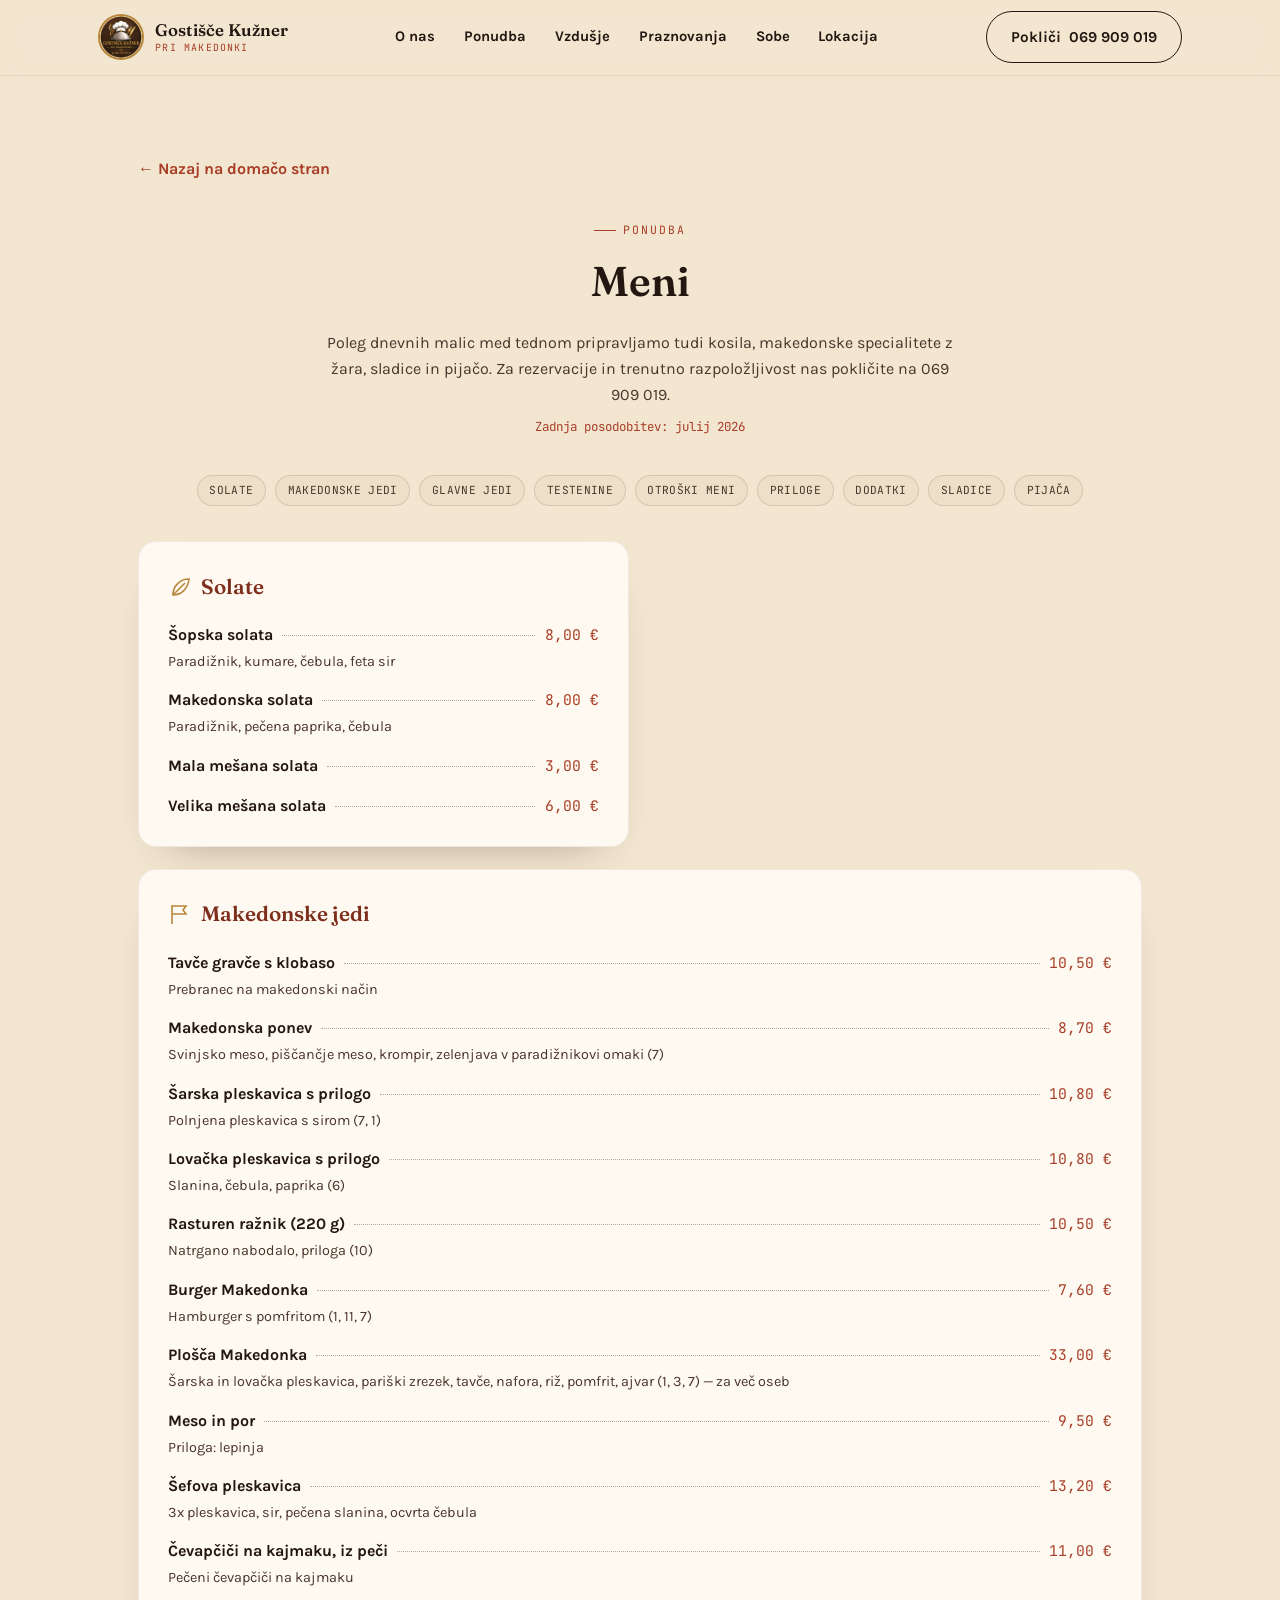
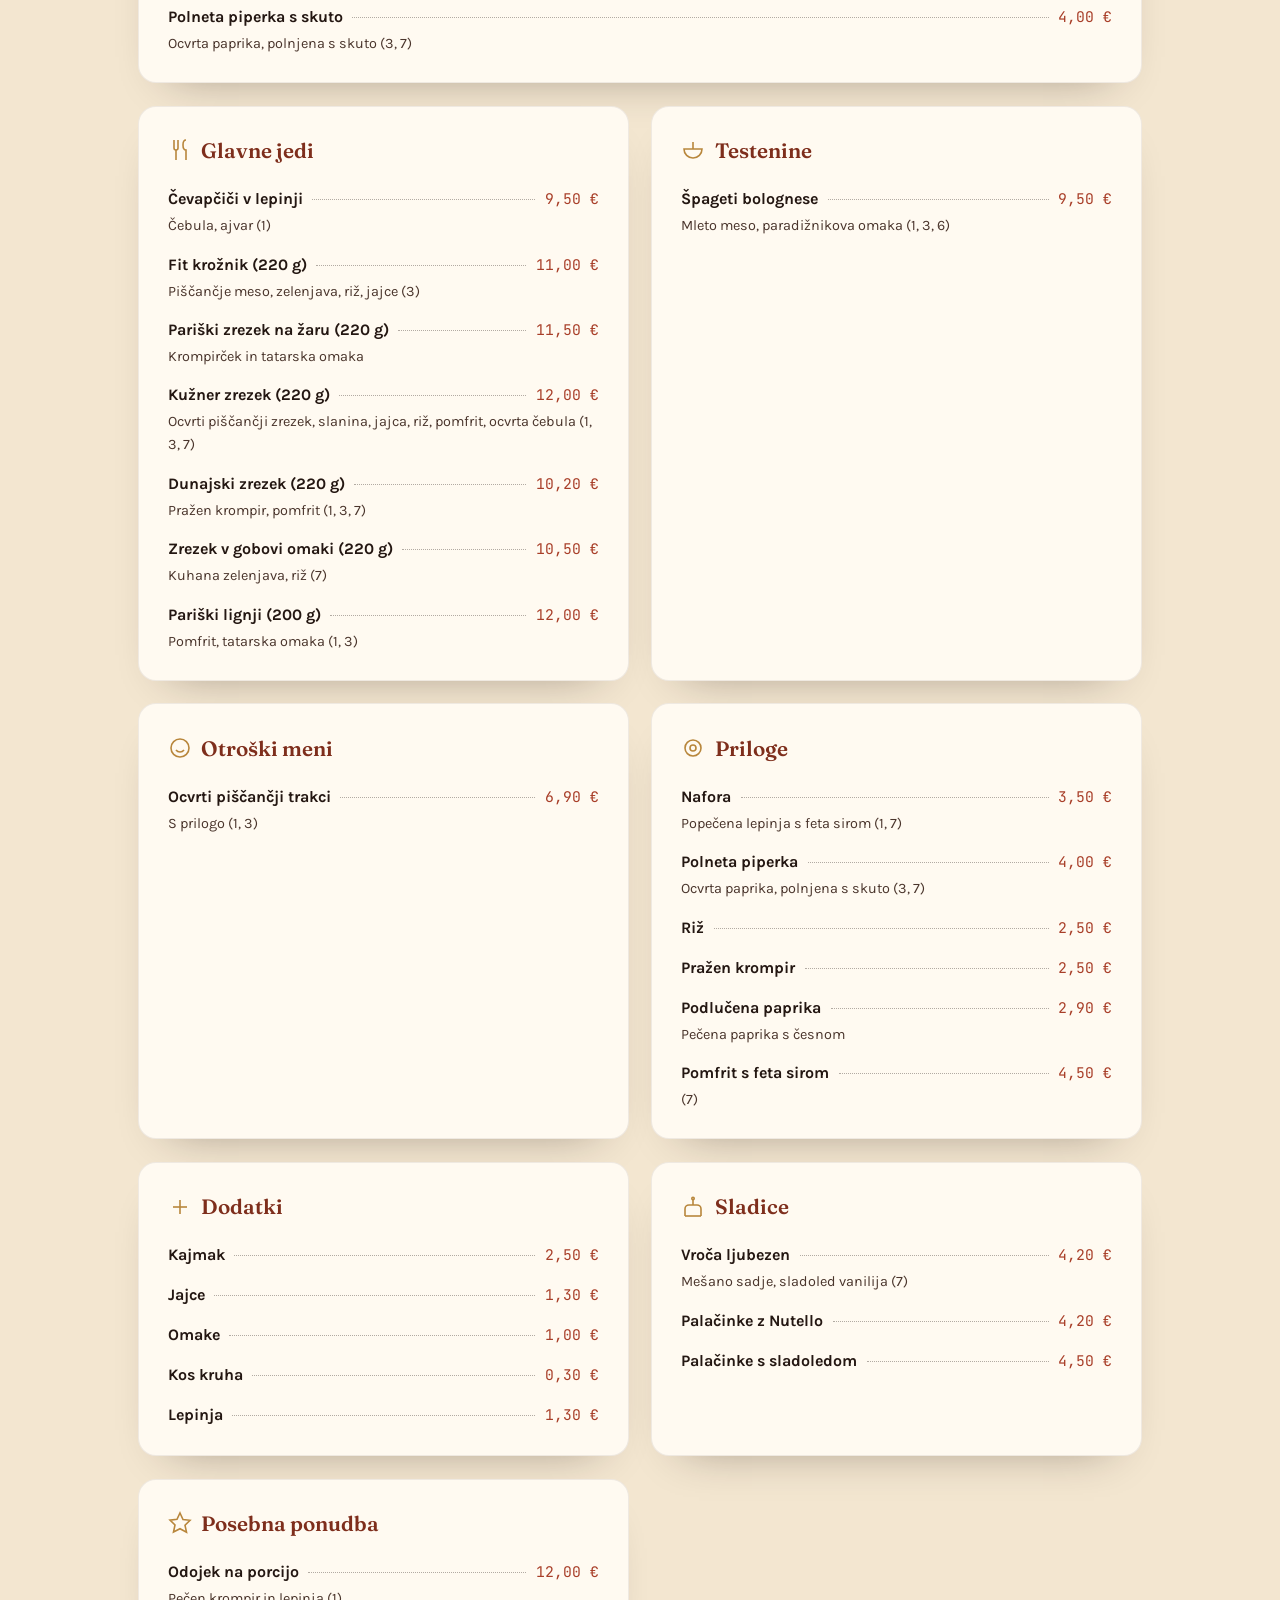
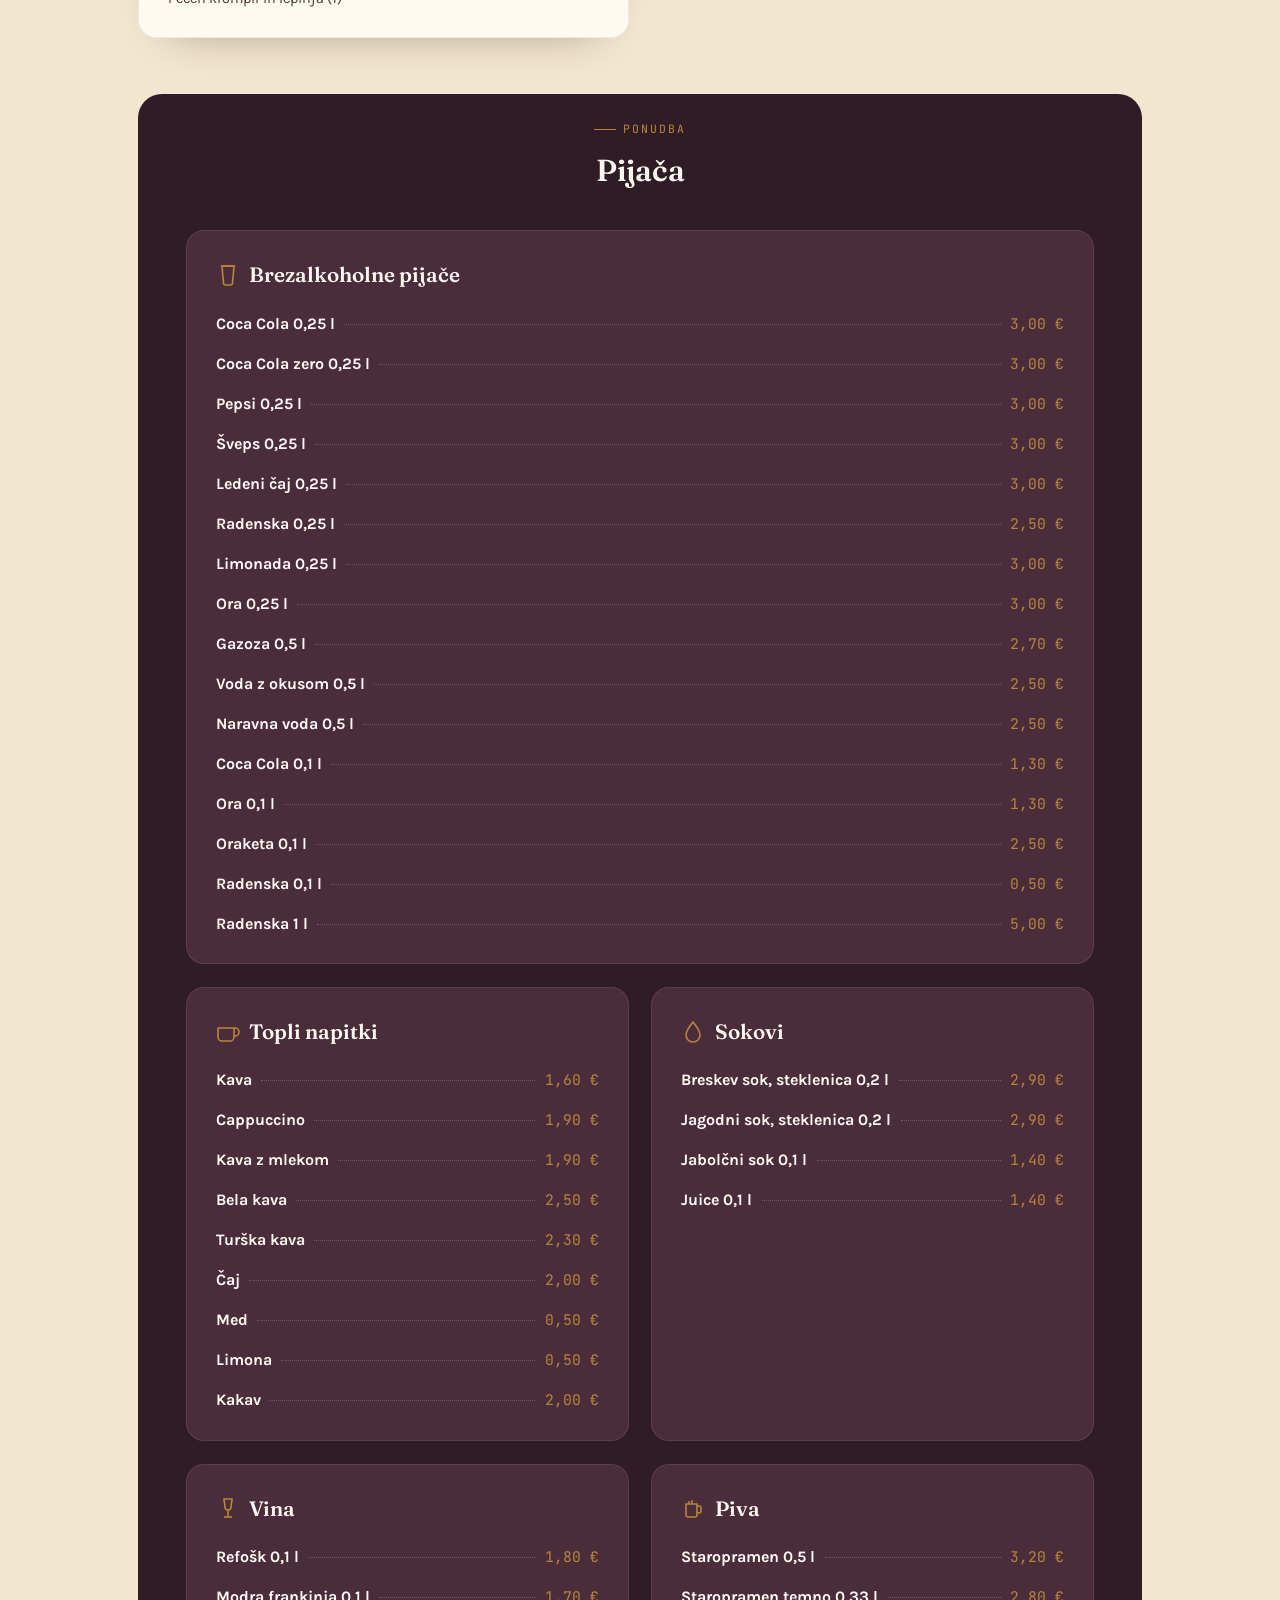
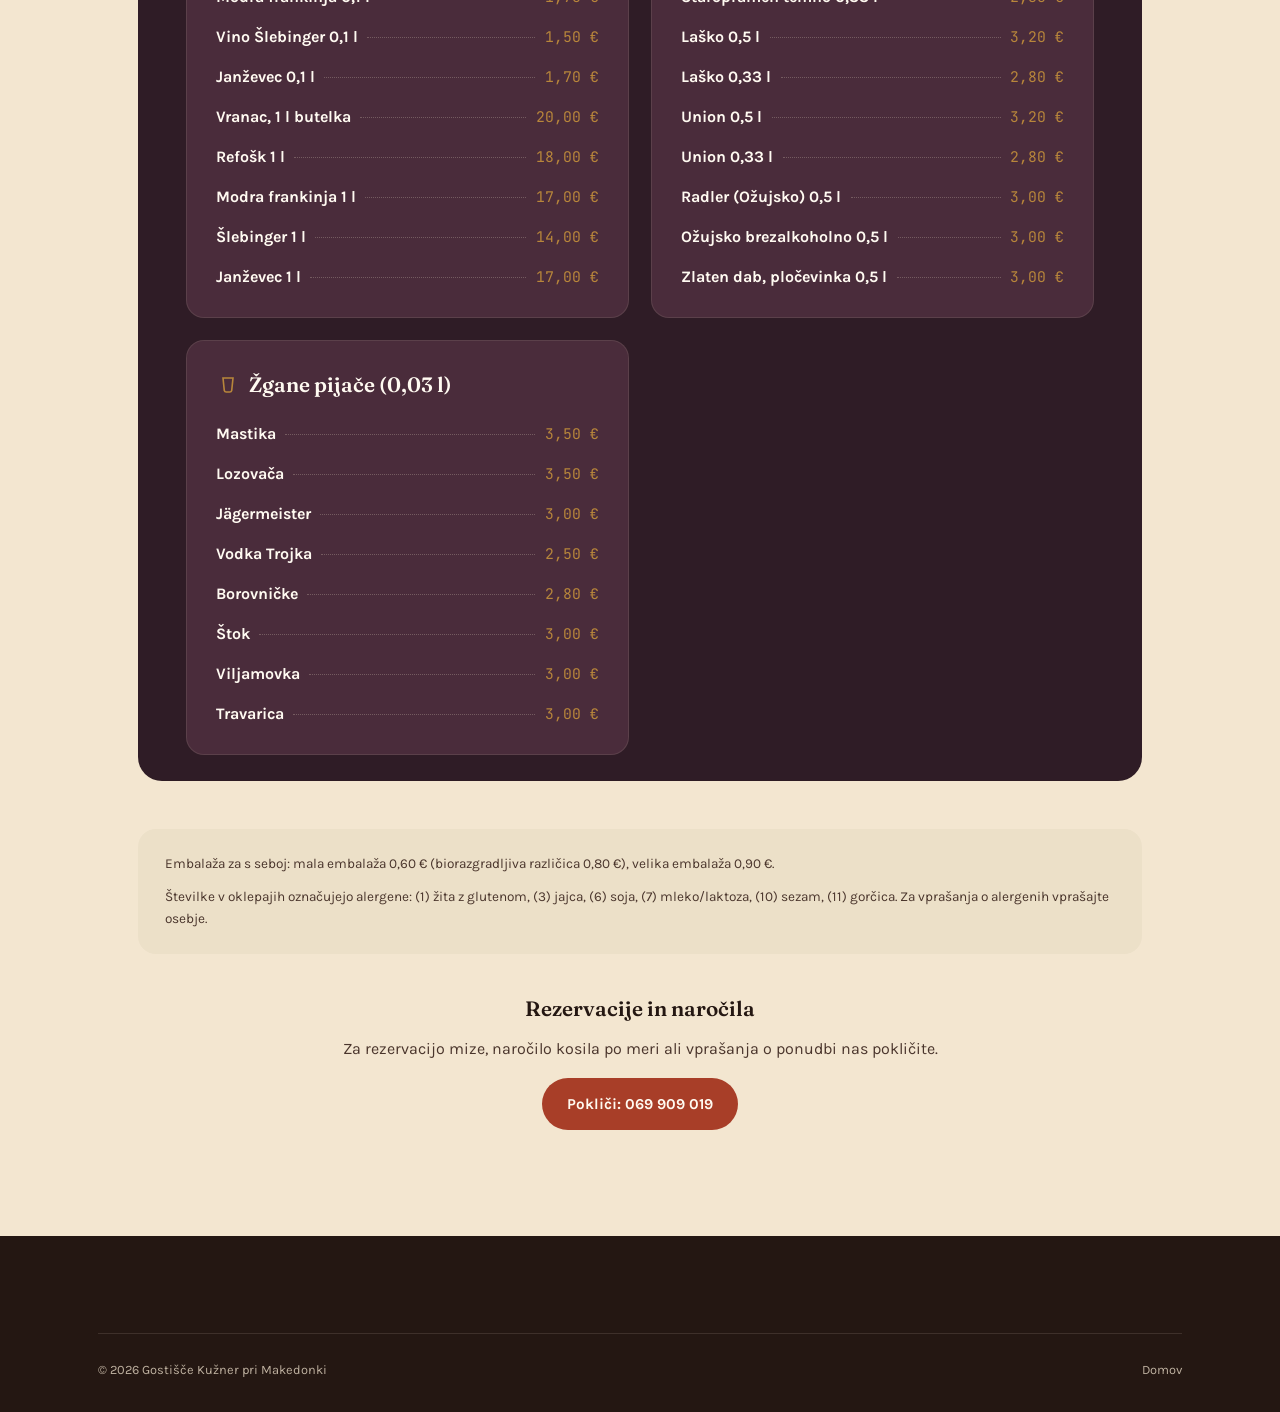
==== commit ed3f829b: "Update price of Tavče gravče s klobaso to 10,50 €" ====
--- a/meni.html
+++ b/meni.html
@@ -89,7 +89,7 @@
       <div class="menu-page-list">
         <div class="menu-page-item">
           <div class="menu-page-item-stack">
-            <div class="top"><span class="name">Tavče gravče s klobaso</span><span class="leader"></span><span class="price">8,50 €</span></div>
+            <div class="top"><span class="name">Tavče gravče s klobaso</span><span class="leader"></span><span class="price">10,50 €</span></div>
             <span class="desc">Prebranec na makedonski način</span>
           </div>
         </div>
@@ -422,4 +422,4 @@
 
 <script src="js/script.js"></script>
 </body>
-</html>+</html>
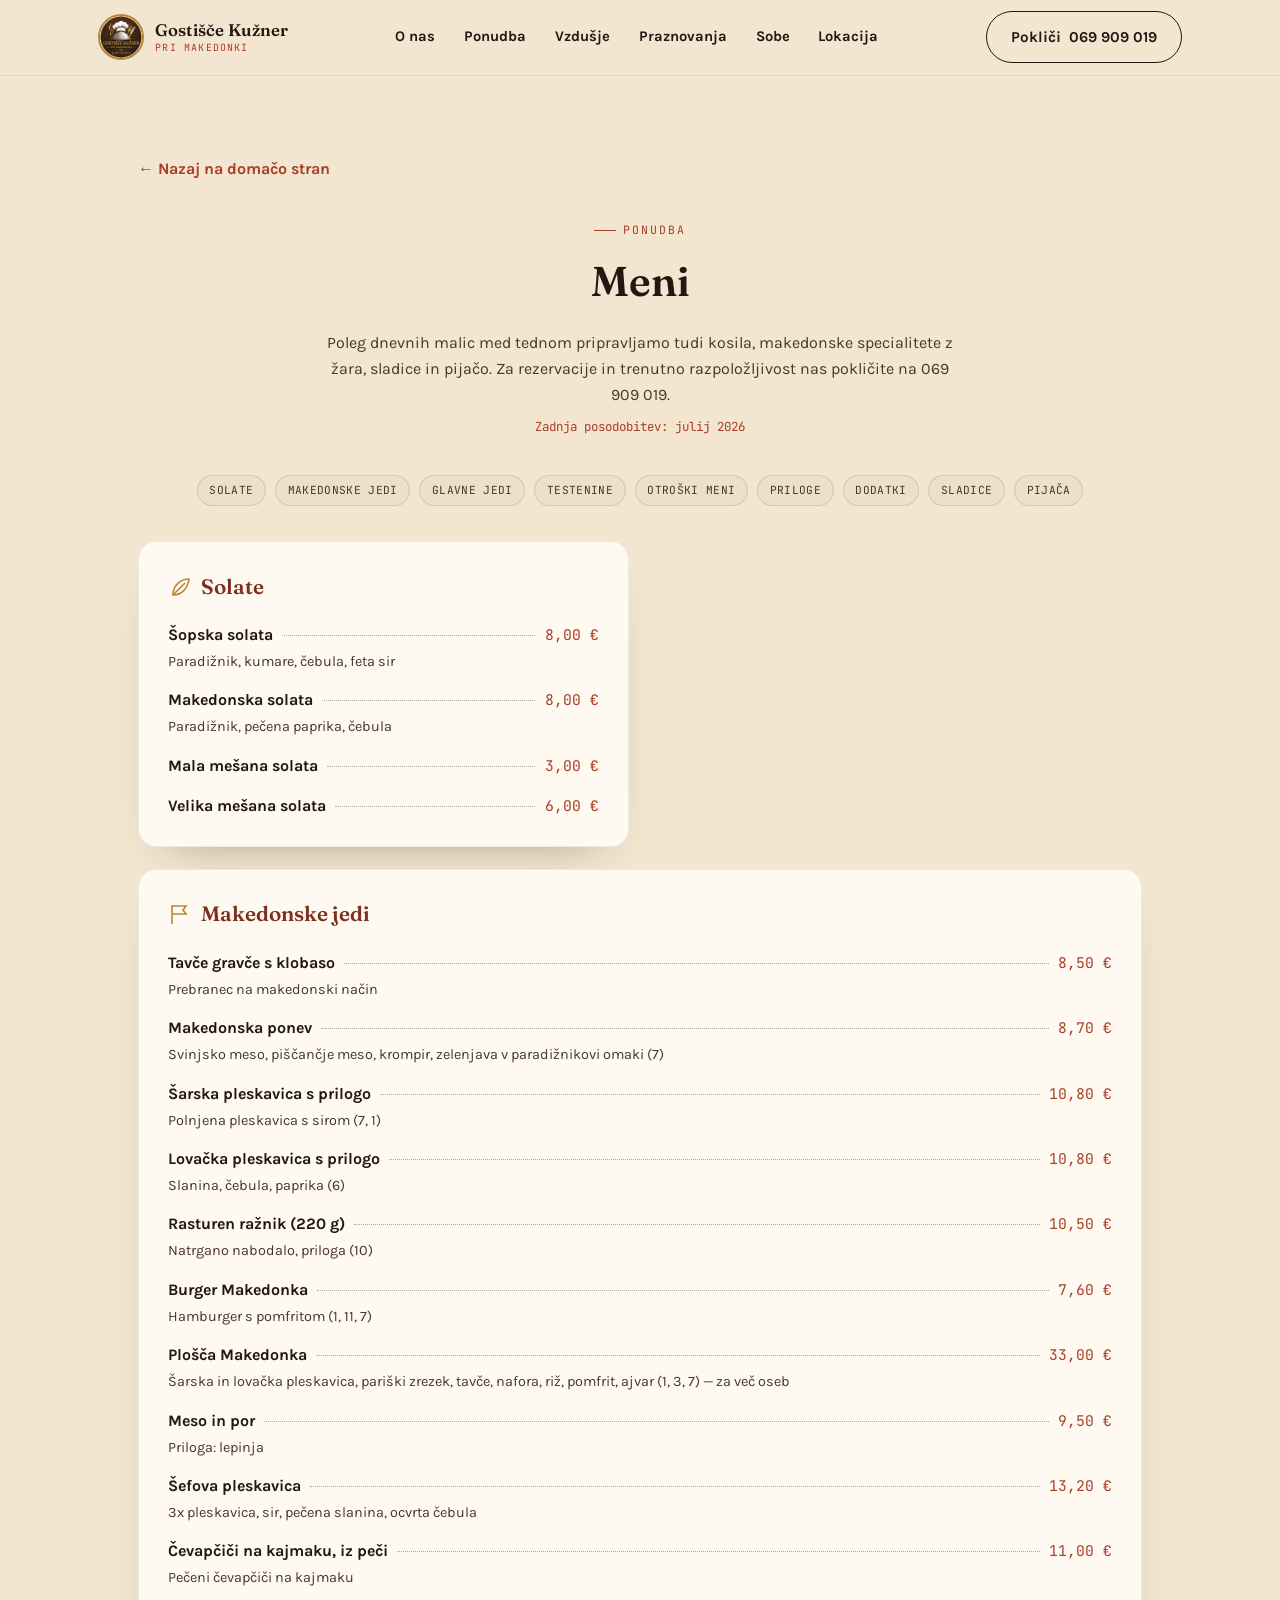
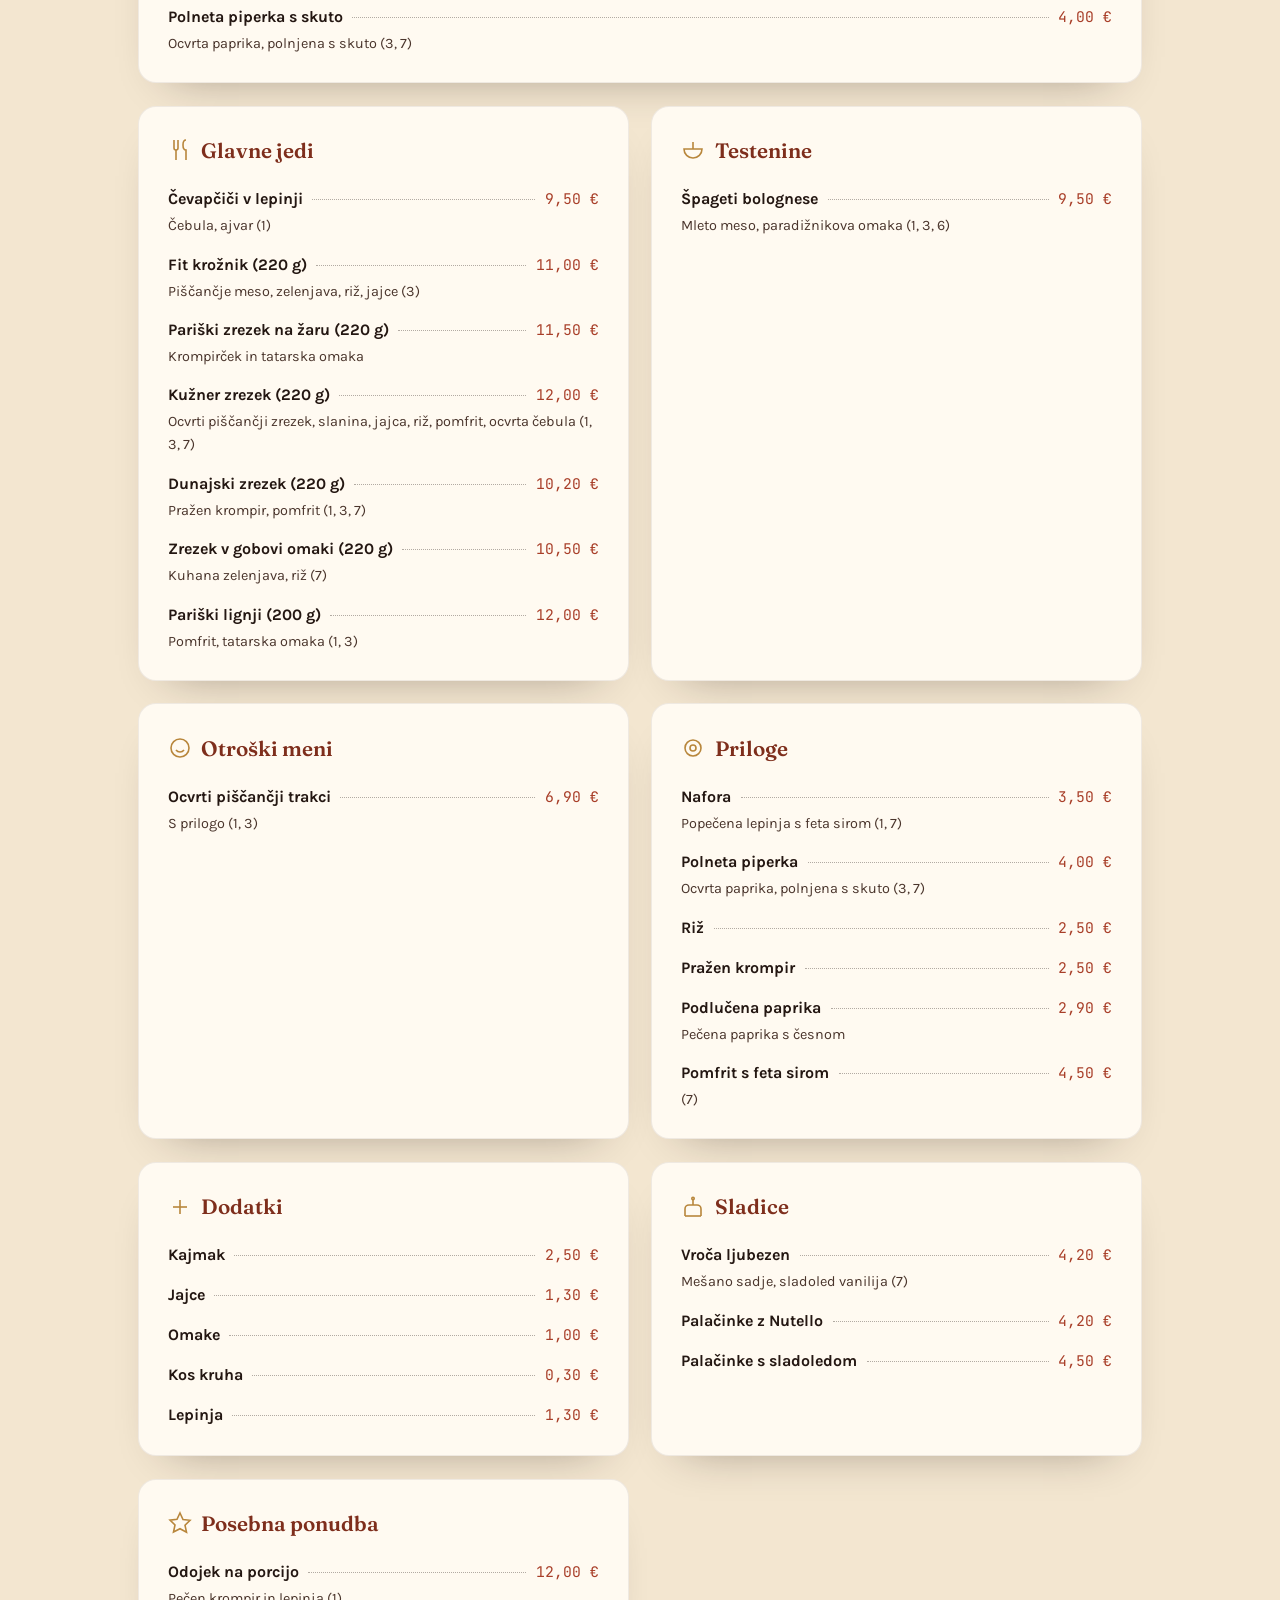
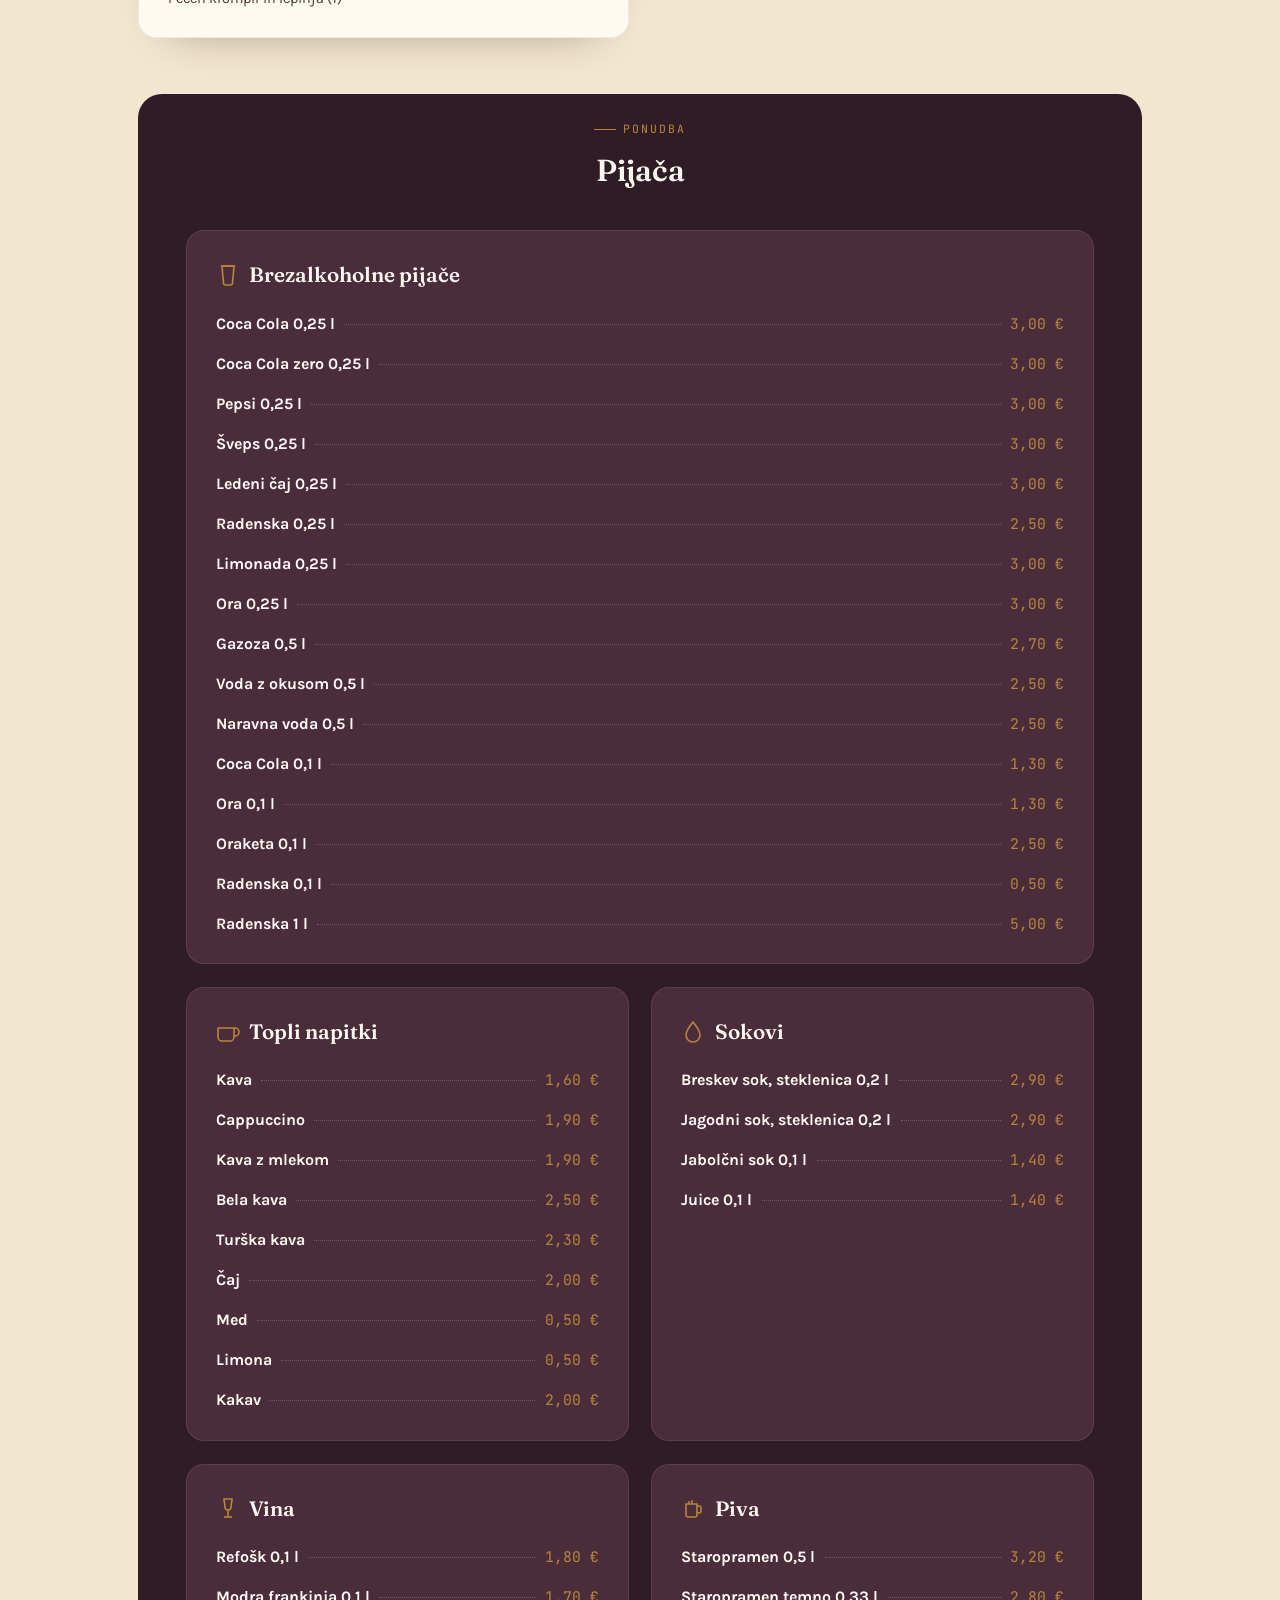
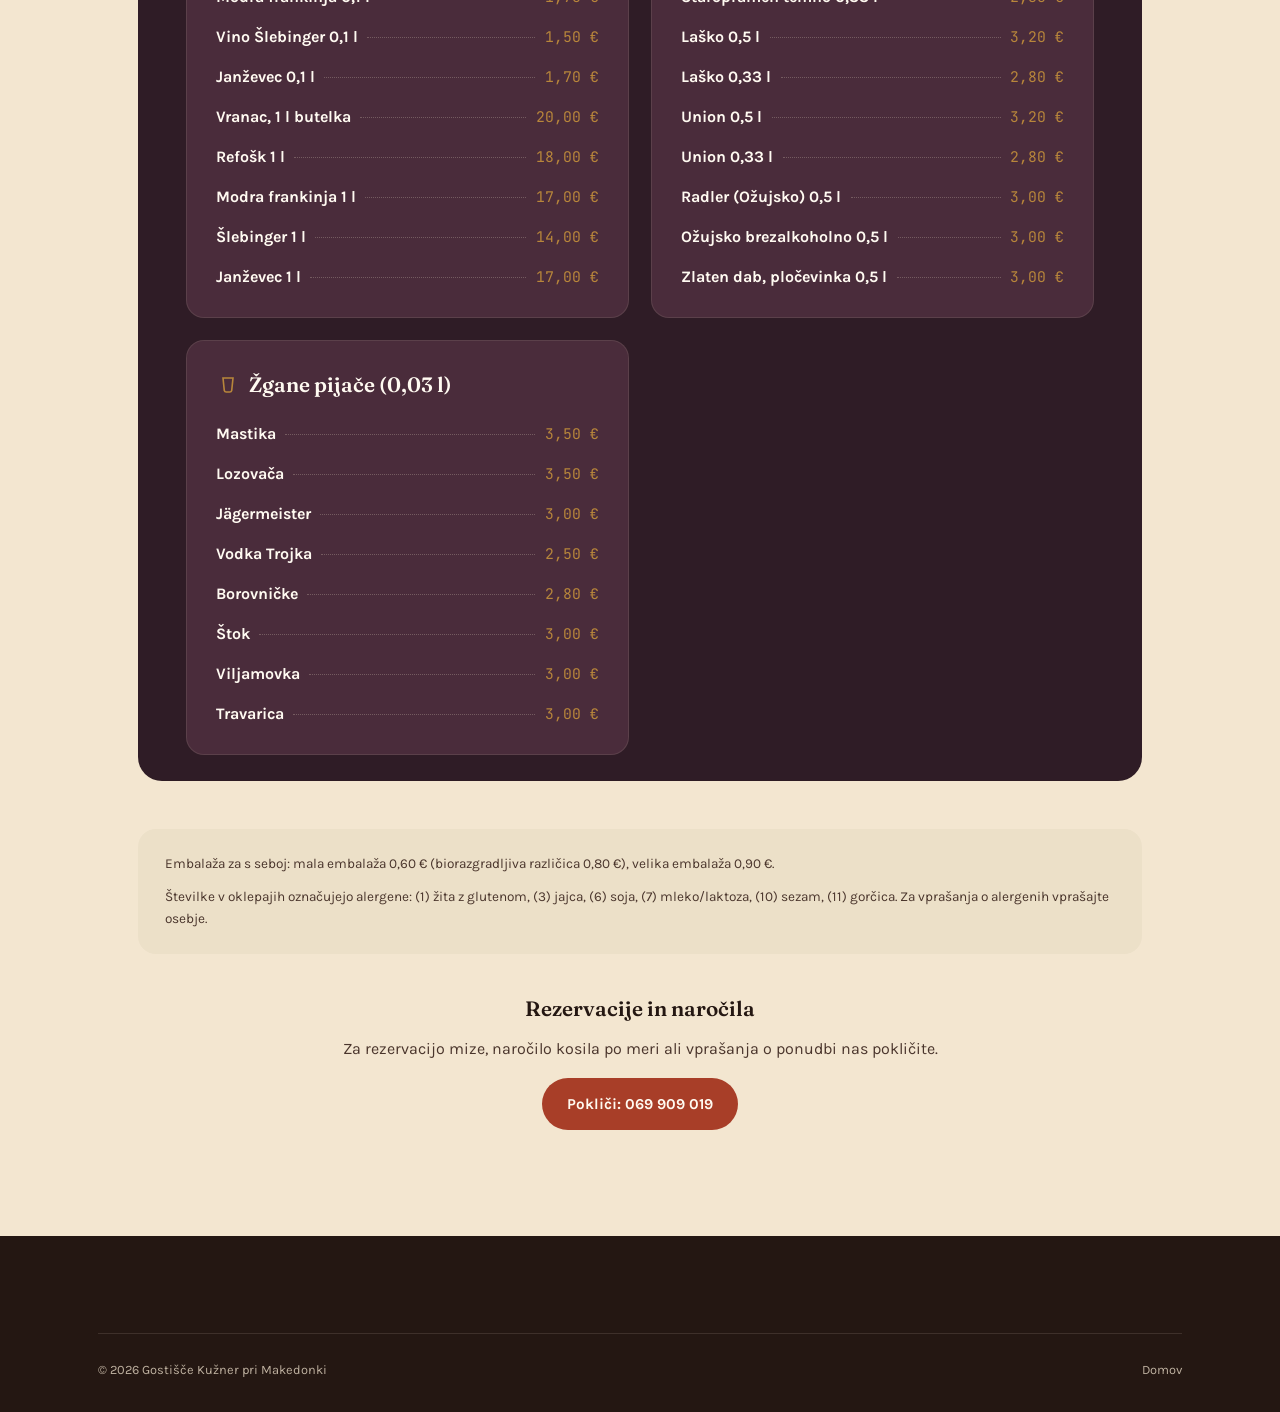
==== commit 27ab4e89: "Update meni.html" ====
--- a/meni.html
+++ b/meni.html
@@ -89,7 +89,7 @@
       <div class="menu-page-list">
         <div class="menu-page-item">
           <div class="menu-page-item-stack">
-            <div class="top"><span class="name">Tavče gravče s klobaso</span><span class="leader"></span><span class="price">10,50 €</span></div>
+            <div class="top"><span class="name">Tavče gravče s klobaso</span><span class="leader"></span><span class="price">8,50 €</span></div>
             <span class="desc">Prebranec na makedonski način</span>
           </div>
         </div>
